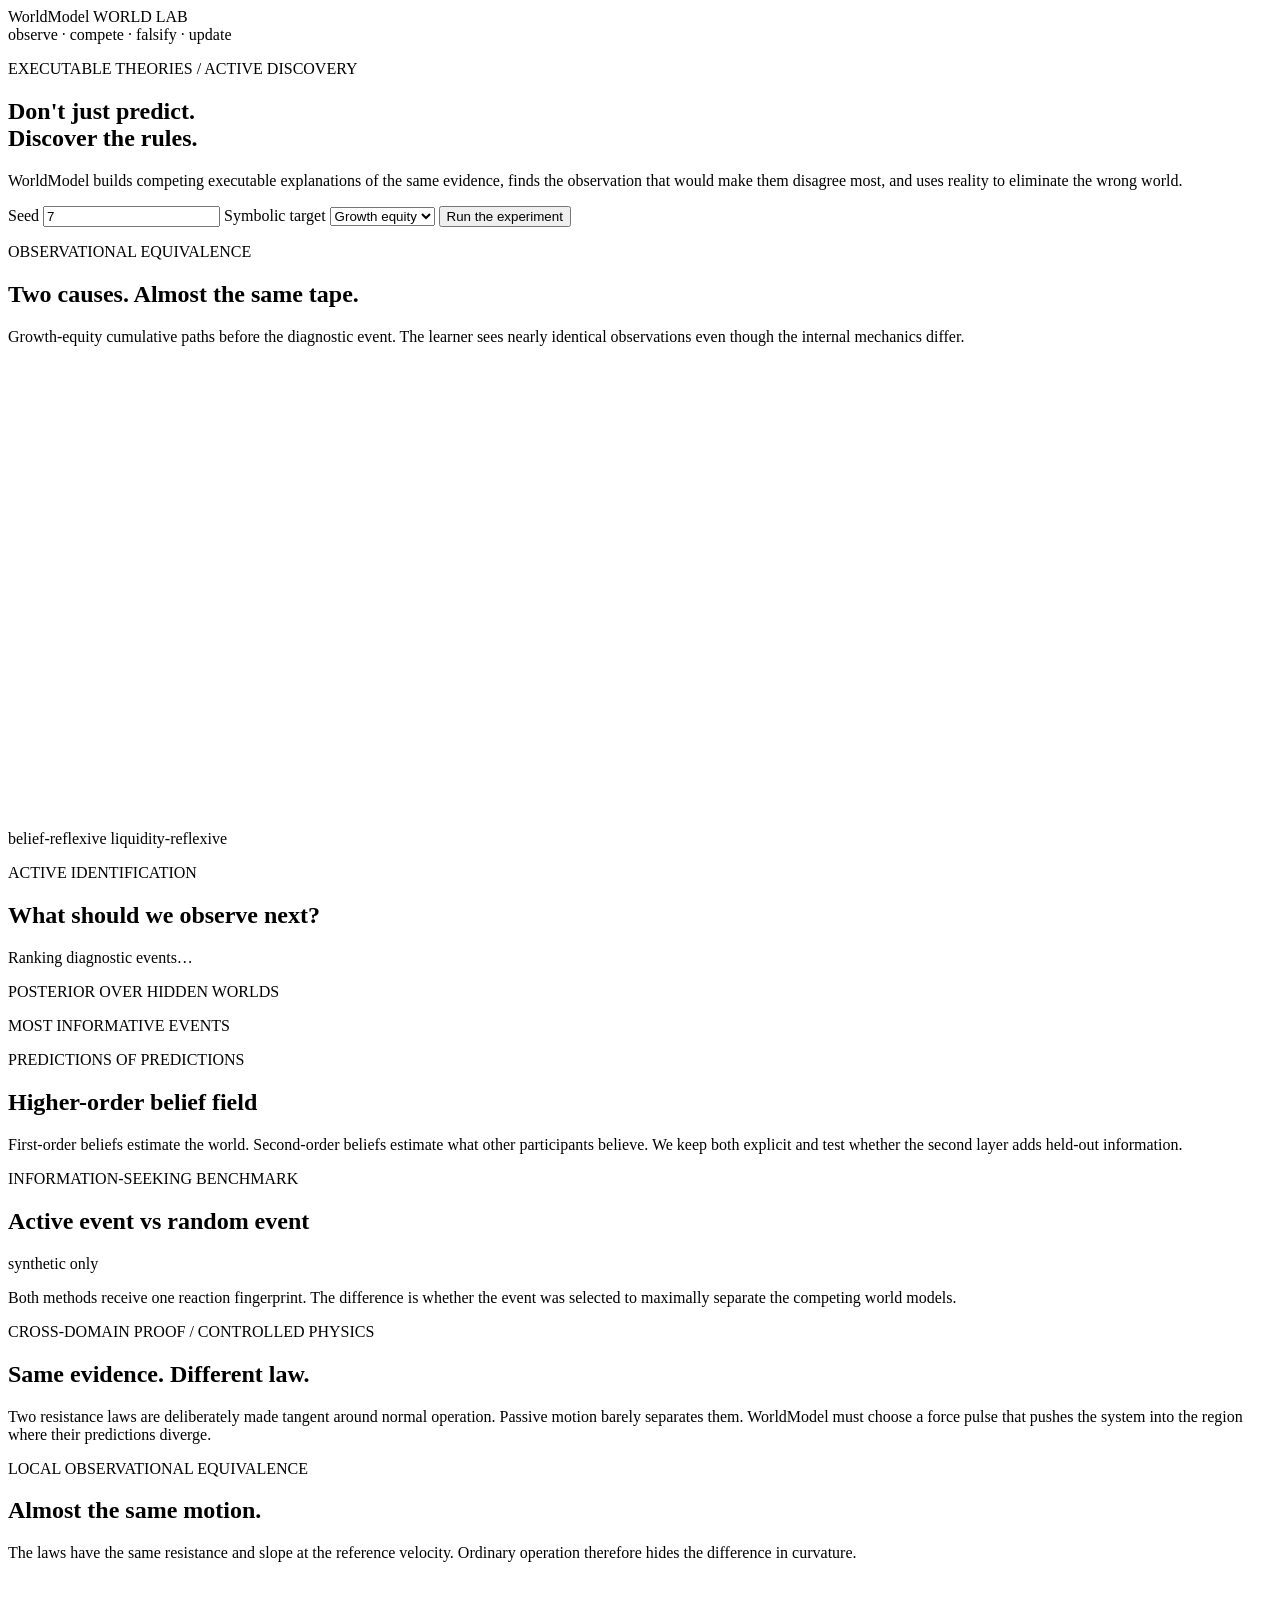
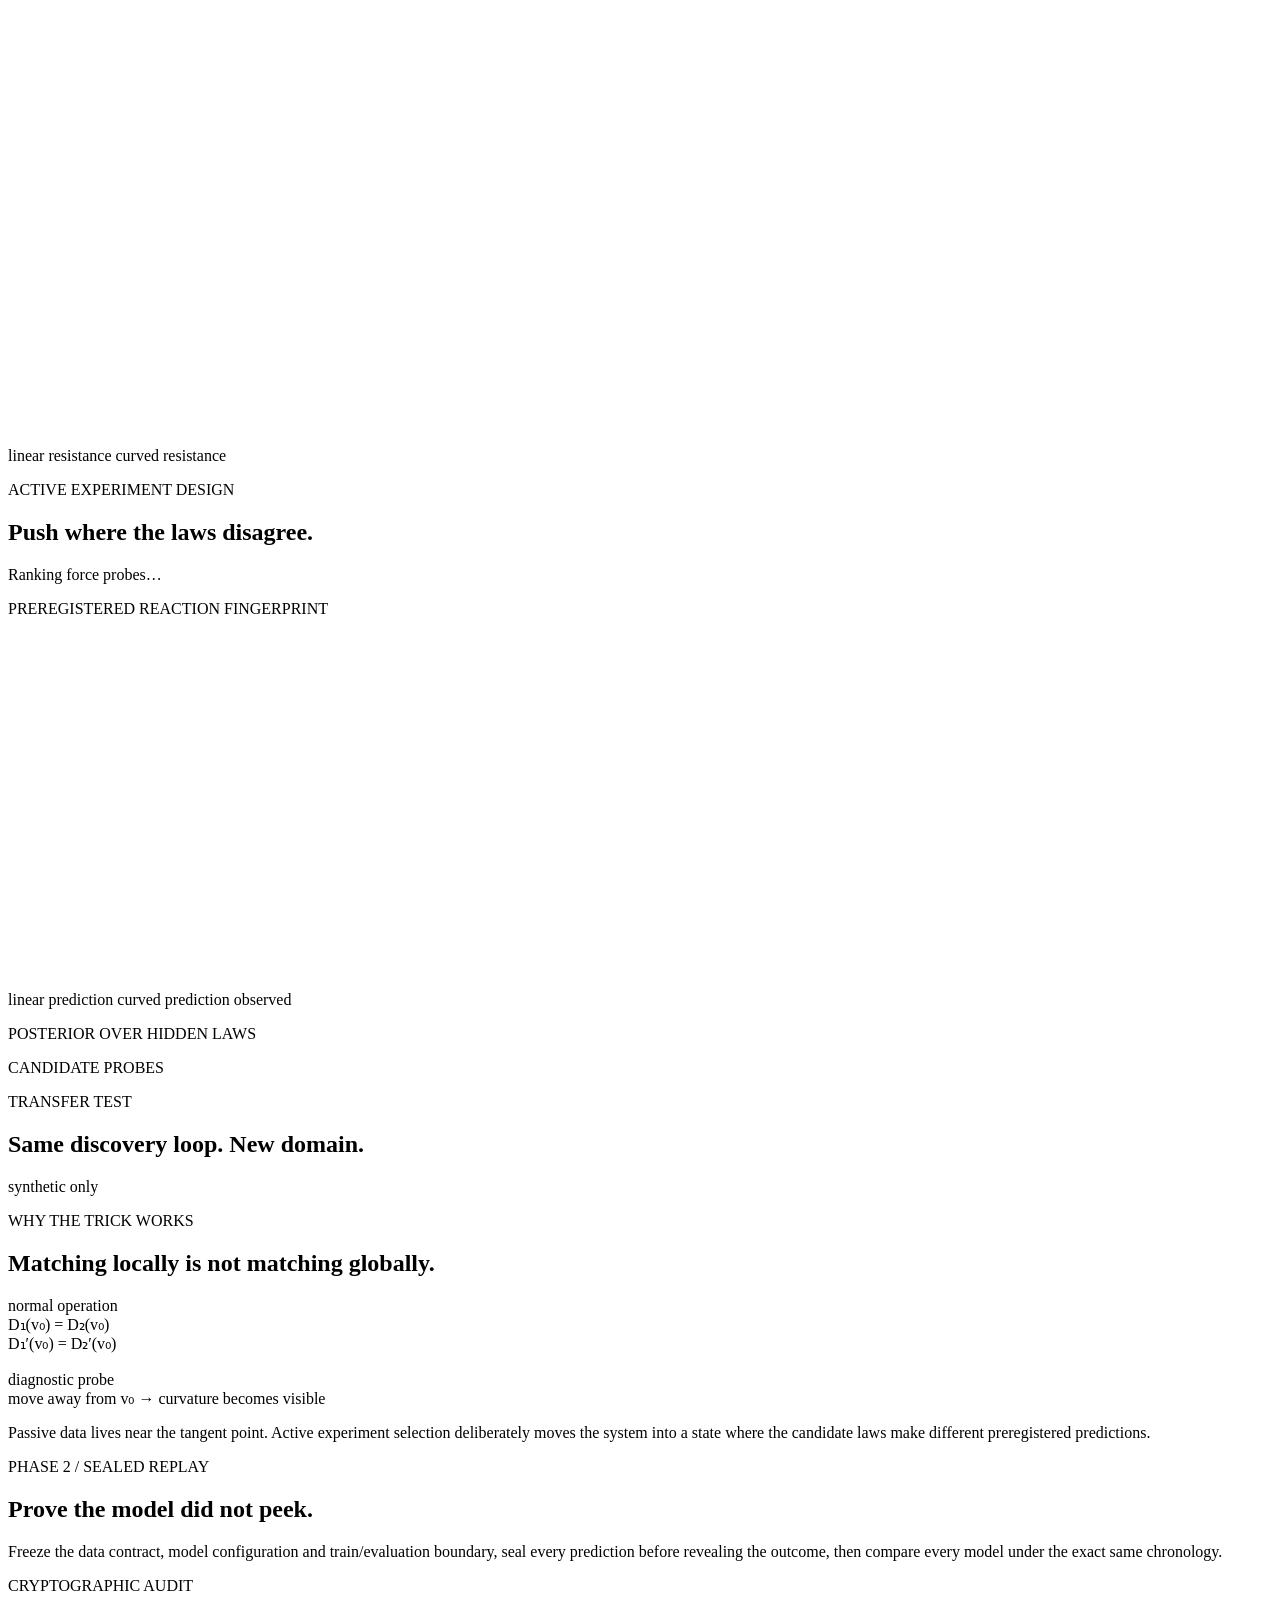
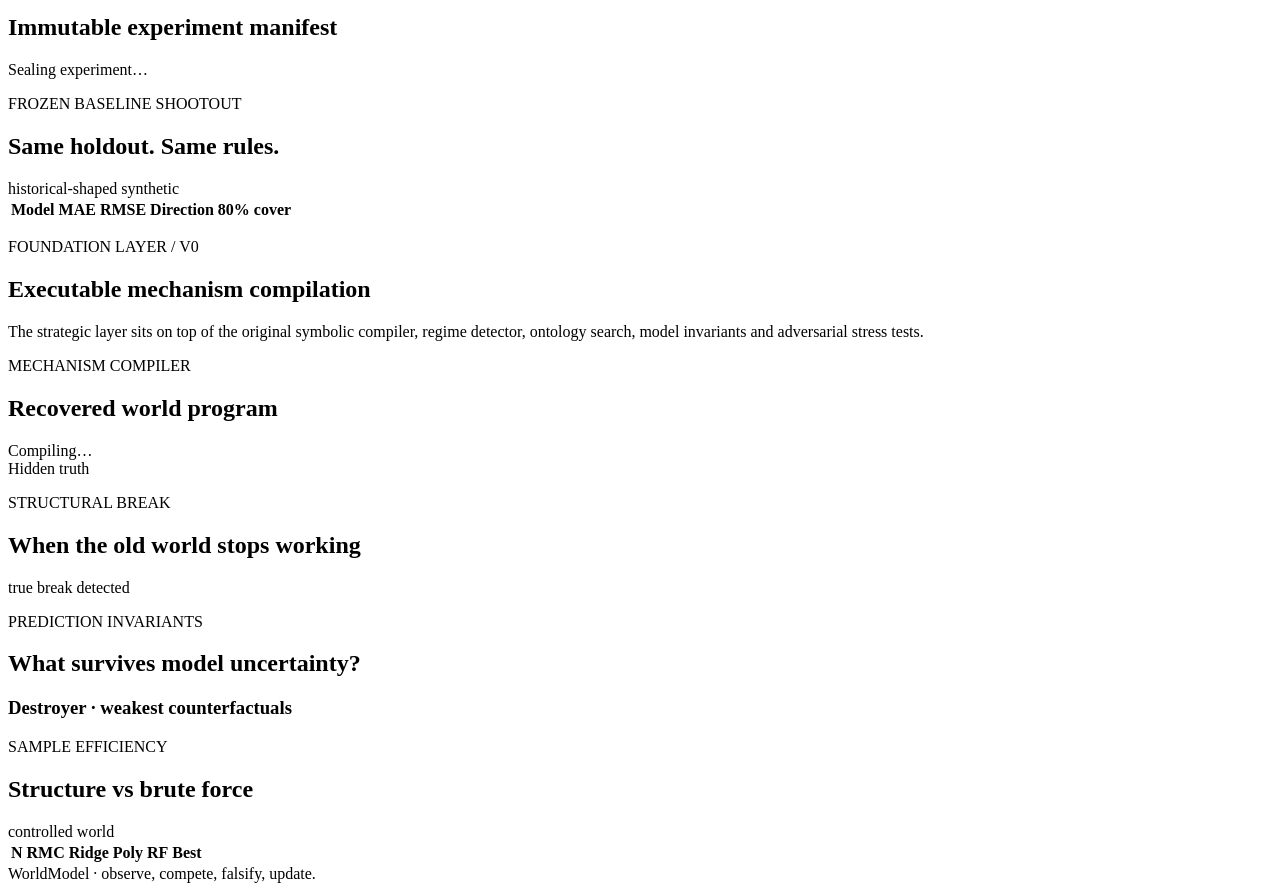
==== src/worldmodel/static/index.html @ 66a99b0a "add cross-domain physics lab to dashboard" ====
<!doctype html>
<html lang="en">
<head>
  <meta charset="utf-8" />
  <meta name="viewport" content="width=device-width, initial-scale=1" />
  <title>WorldModel — Discover the rules</title>
  <link rel="stylesheet" href="/static/style.css" />
</head>
<body>
  <div class="noise"></div>

  <header class="topbar">
    <div class="brand">
      <span class="orb"></span>
      <span>WorldModel</span>
      <span class="tag">WORLD LAB</span>
    </div>
    <div class="status"><span class="pulse"></span> observe · compete · falsify · update</div>
  </header>

  <main>
    <section class="hero">
      <div>
        <p class="eyebrow">EXECUTABLE THEORIES / ACTIVE DISCOVERY</p>
        <h1>Don't just predict.<br><span>Discover the rules.</span></h1>
        <p class="lede">
          WorldModel builds competing executable explanations of the same evidence,
          finds the observation that would make them disagree most, and uses reality
          to eliminate the wrong world.
        </p>
      </div>

      <div class="controls glass">
        <label>
          Seed
          <input id="seed" type="number" value="7" min="0" />
        </label>
        <label>
          Symbolic target
          <select id="target">
            <option value="growth_equity">Growth equity</option>
            <option value="value_equity">Value equity</option>
            <option value="two_year_yield">2Y yield</option>
            <option value="usd">USD</option>
            <option value="gold">Gold</option>
            <option value="volatility">Volatility</option>
          </select>
        </label>
        <button id="run">Run the experiment</button>
      </div>
    </section>

    <section class="metrics" id="strategic-metrics"></section>

    <section class="grid two">
      <article class="panel">
        <div class="panel-head">
          <div>
            <p class="eyebrow">OBSERVATIONAL EQUIVALENCE</p>
            <h2>Two causes. Almost the same tape.</h2>
          </div>
          <span id="twin-pill" class="pill"></span>
        </div>
        <p class="muted">
          Growth-equity cumulative paths before the diagnostic event. The learner sees
          nearly identical observations even though the internal mechanics differ.
        </p>
        <div class="chart-shell">
          <svg id="twin-chart" viewBox="0 0 680 250" preserveAspectRatio="none"></svg>
        </div>
        <div class="chart-legend">
          <span><i class="line-key belief"></i> belief-reflexive</span>
          <span><i class="line-key liquidity"></i> liquidity-reflexive</span>
        </div>
        <div id="hidden-mechanics" class="mechanics"></div>
      </article>

      <article class="panel">
        <div class="panel-head">
          <div>
            <p class="eyebrow">ACTIVE IDENTIFICATION</p>
            <h2>What should we observe next?</h2>
          </div>
          <span id="probe-pill" class="pill"></span>
        </div>
        <div id="probe-copy" class="program">Ranking diagnostic events…</div>

        <p class="eyebrow section-gap">POSTERIOR OVER HIDDEN WORLDS</p>
        <div id="posterior" class="posterior"></div>

        <p class="eyebrow section-gap">MOST INFORMATIVE EVENTS</p>
        <div id="probes" class="probe-list"></div>
      </article>
    </section>

    <section class="grid two">
      <article class="panel">
        <div class="panel-head">
          <div>
            <p class="eyebrow">PREDICTIONS OF PREDICTIONS</p>
            <h2>Higher-order belief field</h2>
          </div>
          <span id="belief-gap-pill" class="pill"></span>
        </div>
        <p class="muted">
          First-order beliefs estimate the world. Second-order beliefs estimate what
          other participants believe. We keep both explicit and test whether the second
          layer adds held-out information.
        </p>
        <div id="belief-factors" class="factor-list"></div>
        <div id="belief-ablation" class="ablation"></div>
      </article>

      <article class="panel">
        <div class="panel-head">
          <div>
            <p class="eyebrow">INFORMATION-SEEKING BENCHMARK</p>
            <h2>Active event vs random event</h2>
          </div>
          <span class="pill neutral">synthetic only</span>
        </div>
        <div id="identification-benchmark" class="benchmark-cards"></div>
        <p class="muted section-gap">
          Both methods receive one reaction fingerprint. The difference is whether the
          event was selected to maximally separate the competing world models.
        </p>
      </article>
    </section>


    <section class="foundation-head">
      <p class="eyebrow">CROSS-DOMAIN PROOF / CONTROLLED PHYSICS</p>
      <h2>Same evidence. Different law.</h2>
      <p class="muted">
        Two resistance laws are deliberately made tangent around normal operation.
        Passive motion barely separates them. WorldModel must choose a force pulse
        that pushes the system into the region where their predictions diverge.
      </p>
    </section>

    <section class="metrics" id="physics-metrics"></section>

    <section class="grid two">
      <article class="panel">
        <div class="panel-head">
          <div>
            <p class="eyebrow">LOCAL OBSERVATIONAL EQUIVALENCE</p>
            <h2>Almost the same motion.</h2>
          </div>
          <span id="physics-equivalence-pill" class="pill"></span>
        </div>
        <p class="muted">
          The laws have the same resistance and slope at the reference velocity.
          Ordinary operation therefore hides the difference in curvature.
        </p>
        <div class="chart-shell">
          <svg id="physics-chart" viewBox="0 0 680 250" preserveAspectRatio="none"></svg>
        </div>
        <div class="chart-legend">
          <span><i class="line-key linear"></i> linear resistance</span>
          <span><i class="line-key curved"></i> curved resistance</span>
        </div>
        <div id="physics-mechanisms" class="mechanics"></div>
      </article>

      <article class="panel">
        <div class="panel-head">
          <div>
            <p class="eyebrow">ACTIVE EXPERIMENT DESIGN</p>
            <h2>Push where the laws disagree.</h2>
          </div>
          <span id="physics-probe-pill" class="pill"></span>
        </div>
        <div id="physics-probe-copy" class="program">Ranking force probes…</div>

        <p class="eyebrow section-gap">PREREGISTERED REACTION FINGERPRINT</p>
        <div class="chart-shell compact-chart">
          <svg id="physics-fingerprint-chart" viewBox="0 0 680 190" preserveAspectRatio="none"></svg>
        </div>
        <div class="chart-legend">
          <span><i class="line-key linear"></i> linear prediction</span>
          <span><i class="line-key curved"></i> curved prediction</span>
          <span><i class="line-key observed"></i> observed</span>
        </div>

        <p class="eyebrow section-gap">POSTERIOR OVER HIDDEN LAWS</p>
        <div id="physics-posterior" class="posterior"></div>

        <p class="eyebrow section-gap">CANDIDATE PROBES</p>
        <div id="physics-probes" class="probe-list"></div>
      </article>
    </section>

    <section class="grid two">
      <article class="panel">
        <div class="panel-head">
          <div>
            <p class="eyebrow">TRANSFER TEST</p>
            <h2>Same discovery loop. New domain.</h2>
          </div>
          <span class="pill neutral">synthetic only</span>
        </div>
        <div id="physics-benchmark" class="benchmark-cards"></div>
      </article>

      <article class="panel">
        <div class="panel-head">
          <div>
            <p class="eyebrow">WHY THE TRICK WORKS</p>
            <h2>Matching locally is not matching globally.</h2>
          </div>
        </div>
        <div class="program">
          <span class="code-dim">normal operation</span><br>
          D₁(v₀) = D₂(v₀)<br>
          D₁′(v₀) = D₂′(v₀)<br><br>
          <span class="code-dim">diagnostic probe</span><br>
          move away from v₀ → curvature becomes visible
        </div>
        <p class="muted">
          Passive data lives near the tangent point. Active experiment selection
          deliberately moves the system into a state where the candidate laws make
          different preregistered predictions.
        </p>
      </article>
    </section>

    <div id="physics-boundary" class="boundary"></div>


    <section class="foundation-head">
      <p class="eyebrow">PHASE 2 / SEALED REPLAY</p>
      <h2>Prove the model did not peek.</h2>
      <p class="muted">
        Freeze the data contract, model configuration and train/evaluation boundary,
        seal every prediction before revealing the outcome, then compare every model
        under the exact same chronology.
      </p>
    </section>

    <section class="metrics" id="sealed-metrics"></section>

    <section class="grid two">
      <article class="panel">
        <div class="panel-head">
          <div>
            <p class="eyebrow">CRYPTOGRAPHIC AUDIT</p>
            <h2>Immutable experiment manifest</h2>
          </div>
          <span id="seal-pill" class="pill"></span>
        </div>
        <div id="manifest-hash" class="program">Sealing experiment…</div>
        <div id="seal-audit" class="ontology"></div>
      </article>

      <article class="panel">
        <div class="panel-head">
          <div>
            <p class="eyebrow">FROZEN BASELINE SHOOTOUT</p>
            <h2>Same holdout. Same rules.</h2>
          </div>
          <span class="pill neutral">historical-shaped synthetic</span>
        </div>
        <div class="table-wrap">
          <table>
            <thead>
              <tr>
                <th>Model</th>
                <th>MAE</th>
                <th>RMSE</th>
                <th>Direction</th>
                <th>80% cover</th>
              </tr>
            </thead>
            <tbody id="sealed-benchmark"></tbody>
          </table>
        </div>
        <p id="sealed-boundary" class="muted section-gap"></p>
      </article>
    </section>

    <section class="foundation-head">
      <p class="eyebrow">FOUNDATION LAYER / V0</p>
      <h2>Executable mechanism compilation</h2>
      <p class="muted">
        The strategic layer sits on top of the original symbolic compiler, regime
        detector, ontology search, model invariants and adversarial stress tests.
      </p>
    </section>

    <section class="metrics" id="v0-metrics"></section>

    <section class="grid two">
      <article class="panel">
        <div class="panel-head">
          <div>
            <p class="eyebrow">MECHANISM COMPILER</p>
            <h2>Recovered world program</h2>
          </div>
          <span id="recovery-pill" class="pill"></span>
        </div>
        <div class="program" id="program">Compiling…</div>
        <div class="truth-row"><span>Hidden truth</span><code id="truth"></code></div>
        <div class="model-list" id="models"></div>
      </article>

      <article class="panel">
        <div class="panel-head">
          <div>
            <p class="eyebrow">STRUCTURAL BREAK</p>
            <h2>When the old world stops working</h2>
          </div>
        </div>
        <div class="timeline-wrap">
          <div class="timeline">
            <div id="true-marker" class="marker true"></div>
            <div id="detected-marker" class="marker detected"></div>
          </div>
          <div class="legend">
            <span><i class="dot true-dot"></i> true break</span>
            <span><i class="dot detected-dot"></i> detected</span>
          </div>
        </div>
        <div class="break-copy" id="break-copy"></div>
        <div class="ontology" id="ontology"></div>
      </article>
    </section>

    <section class="grid two">
      <article class="panel">
        <div class="panel-head">
          <div>
            <p class="eyebrow">PREDICTION INVARIANTS</p>
            <h2>What survives model uncertainty?</h2>
          </div>
        </div>
        <div id="invariant"></div>
        <h3>Destroyer · weakest counterfactuals</h3>
        <div id="adversary" class="adversary"></div>
      </article>

      <article class="panel">
        <div class="panel-head">
          <div>
            <p class="eyebrow">SAMPLE EFFICIENCY</p>
            <h2>Structure vs brute force</h2>
          </div>
          <span class="pill neutral">controlled world</span>
        </div>
        <div class="table-wrap">
          <table>
            <thead>
              <tr>
                <th>N</th>
                <th>RMC</th>
                <th>Ridge</th>
                <th>Poly</th>
                <th>RF</th>
                <th>Best</th>
              </tr>
            </thead>
            <tbody id="benchmark"></tbody>
          </table>
        </div>
      </article>
    </section>

    <div id="boundary" class="boundary"></div>

    <footer>WorldModel · observe, compete, falsify, update.</footer>
  </main>

  <script src="/static/app.js"></script>
</body>
</html>
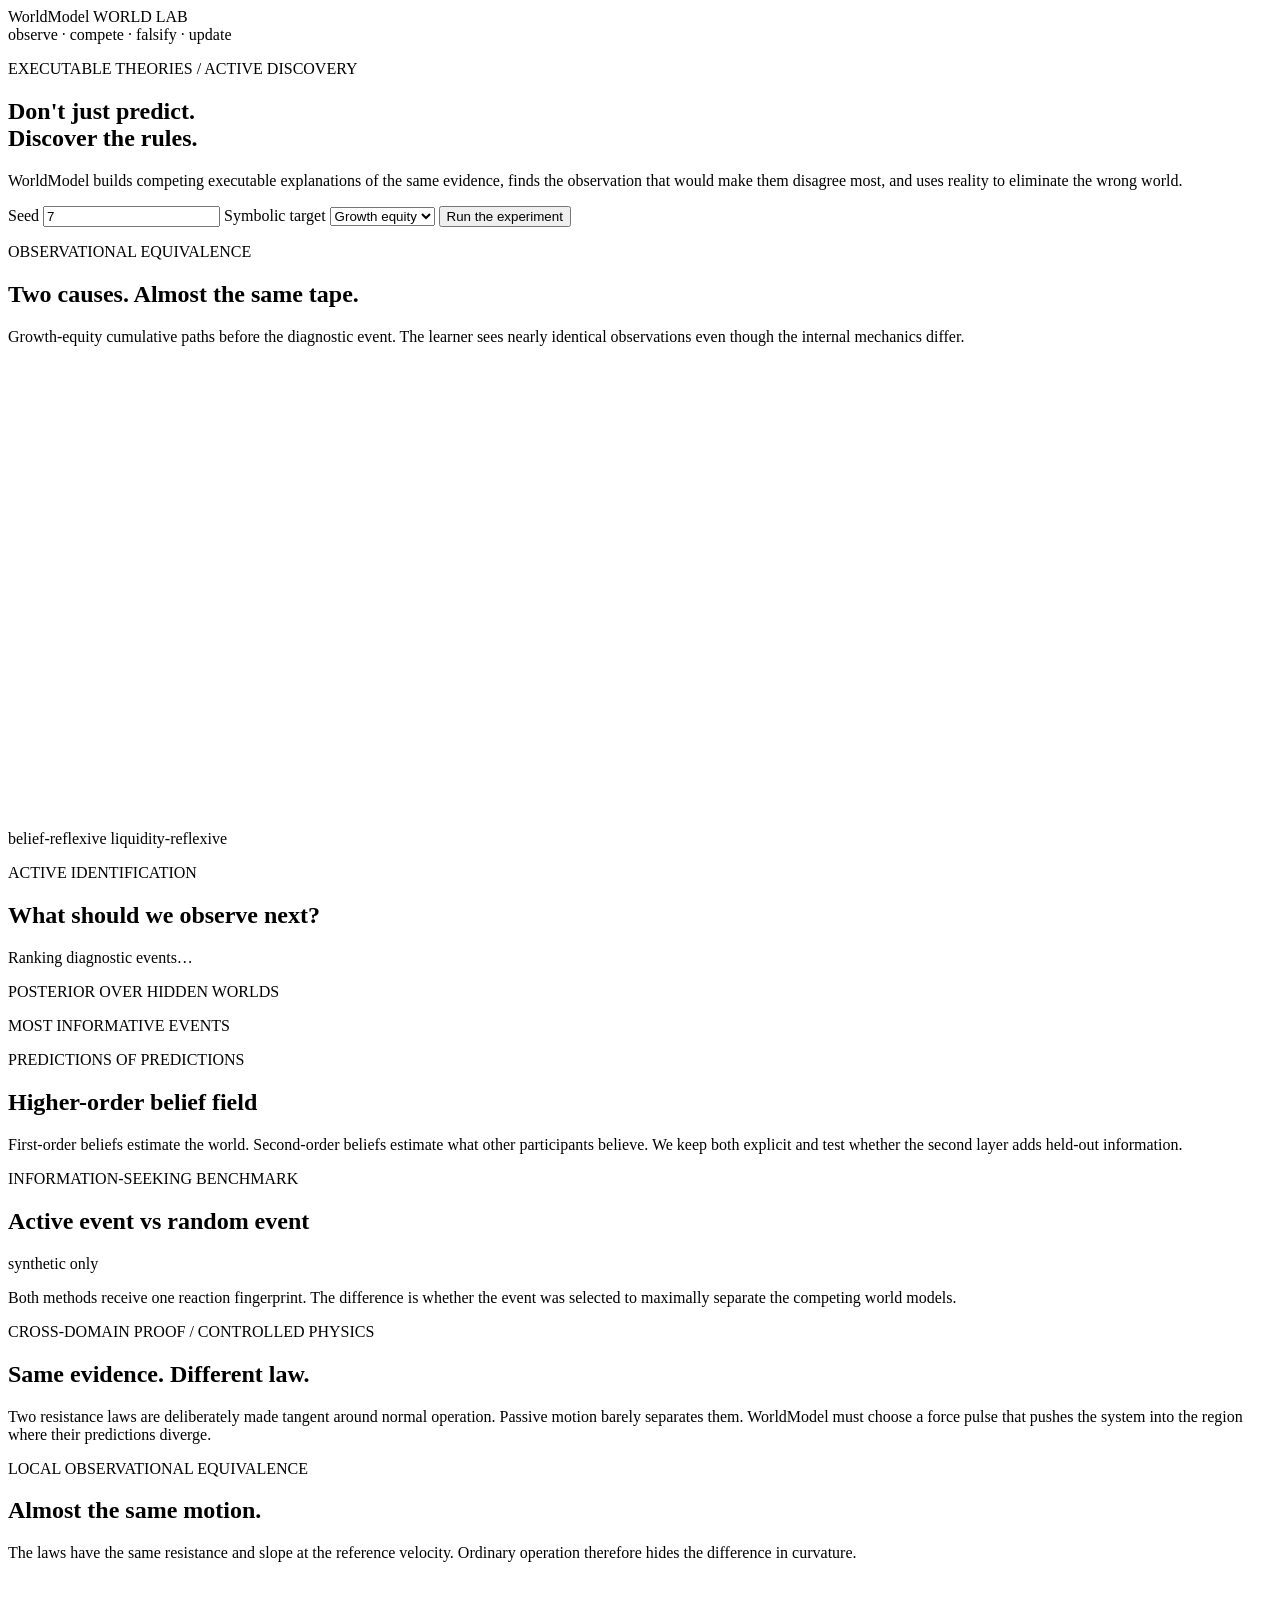
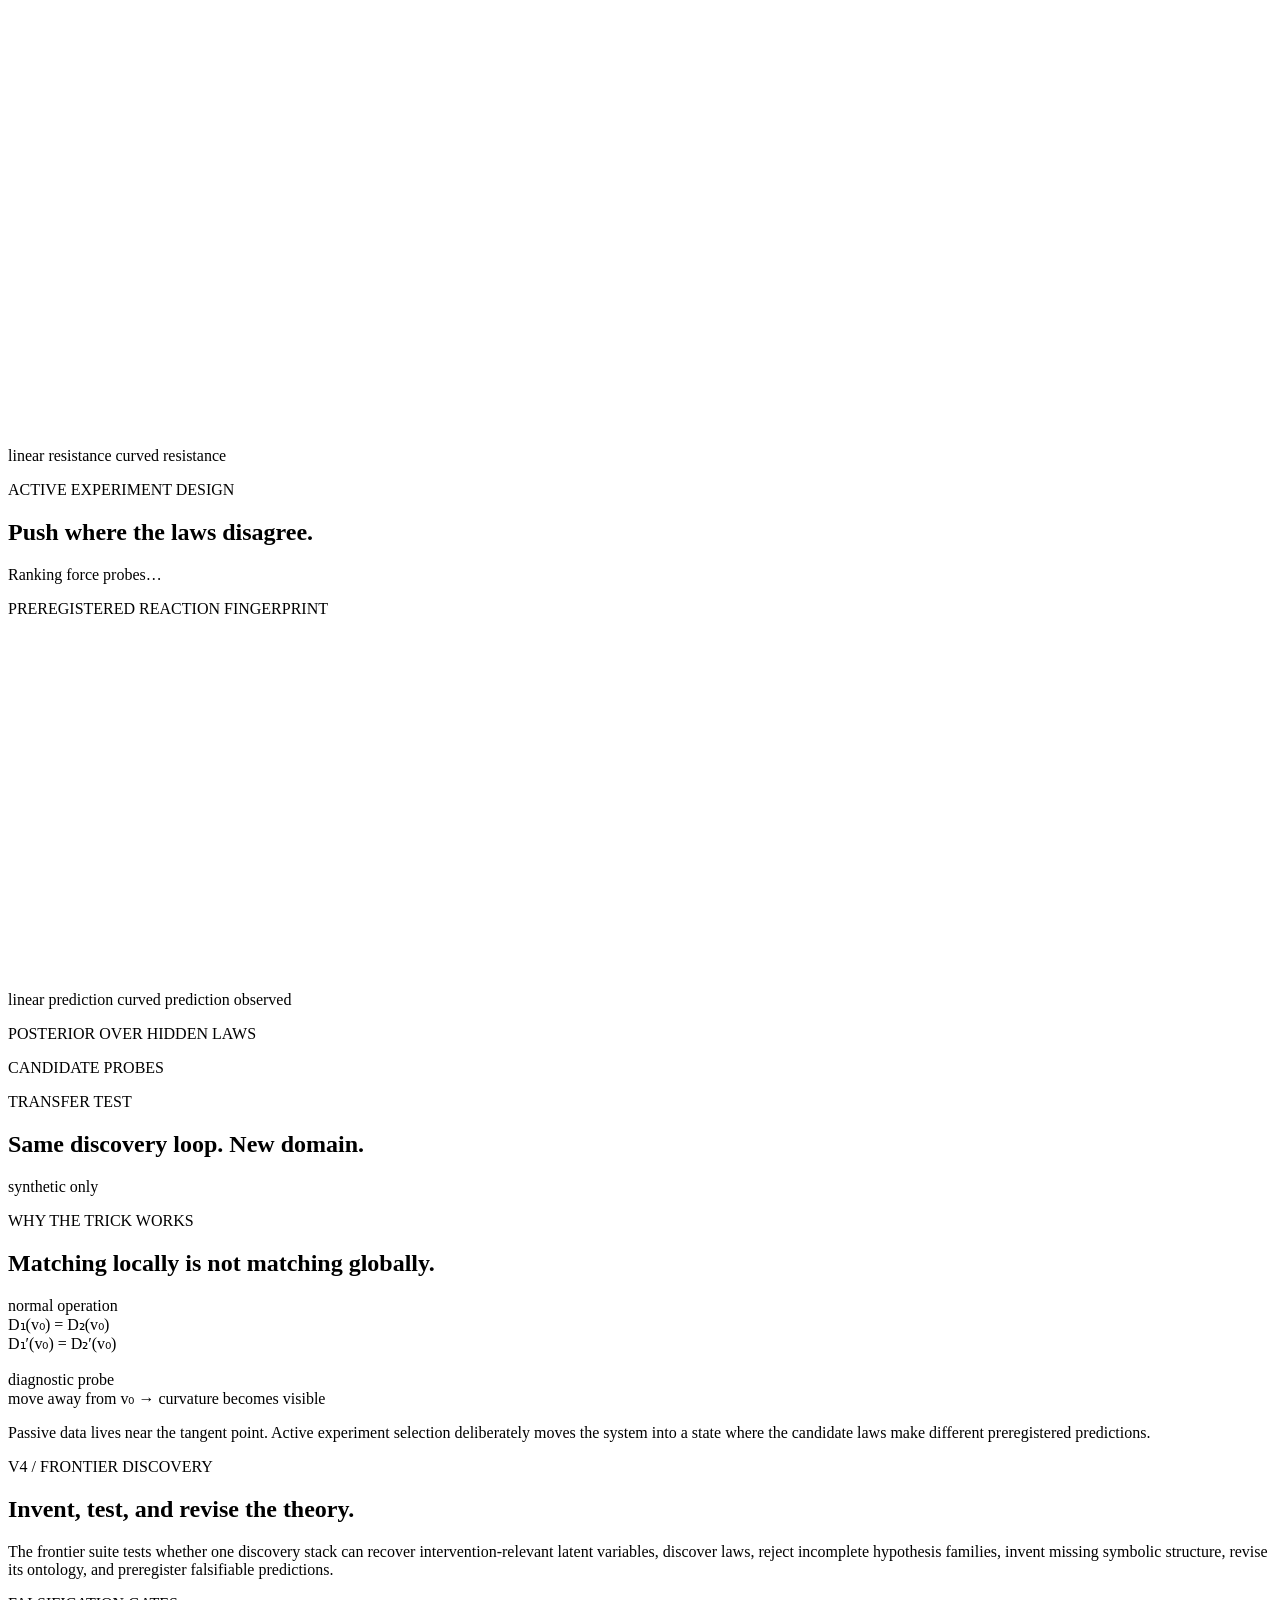
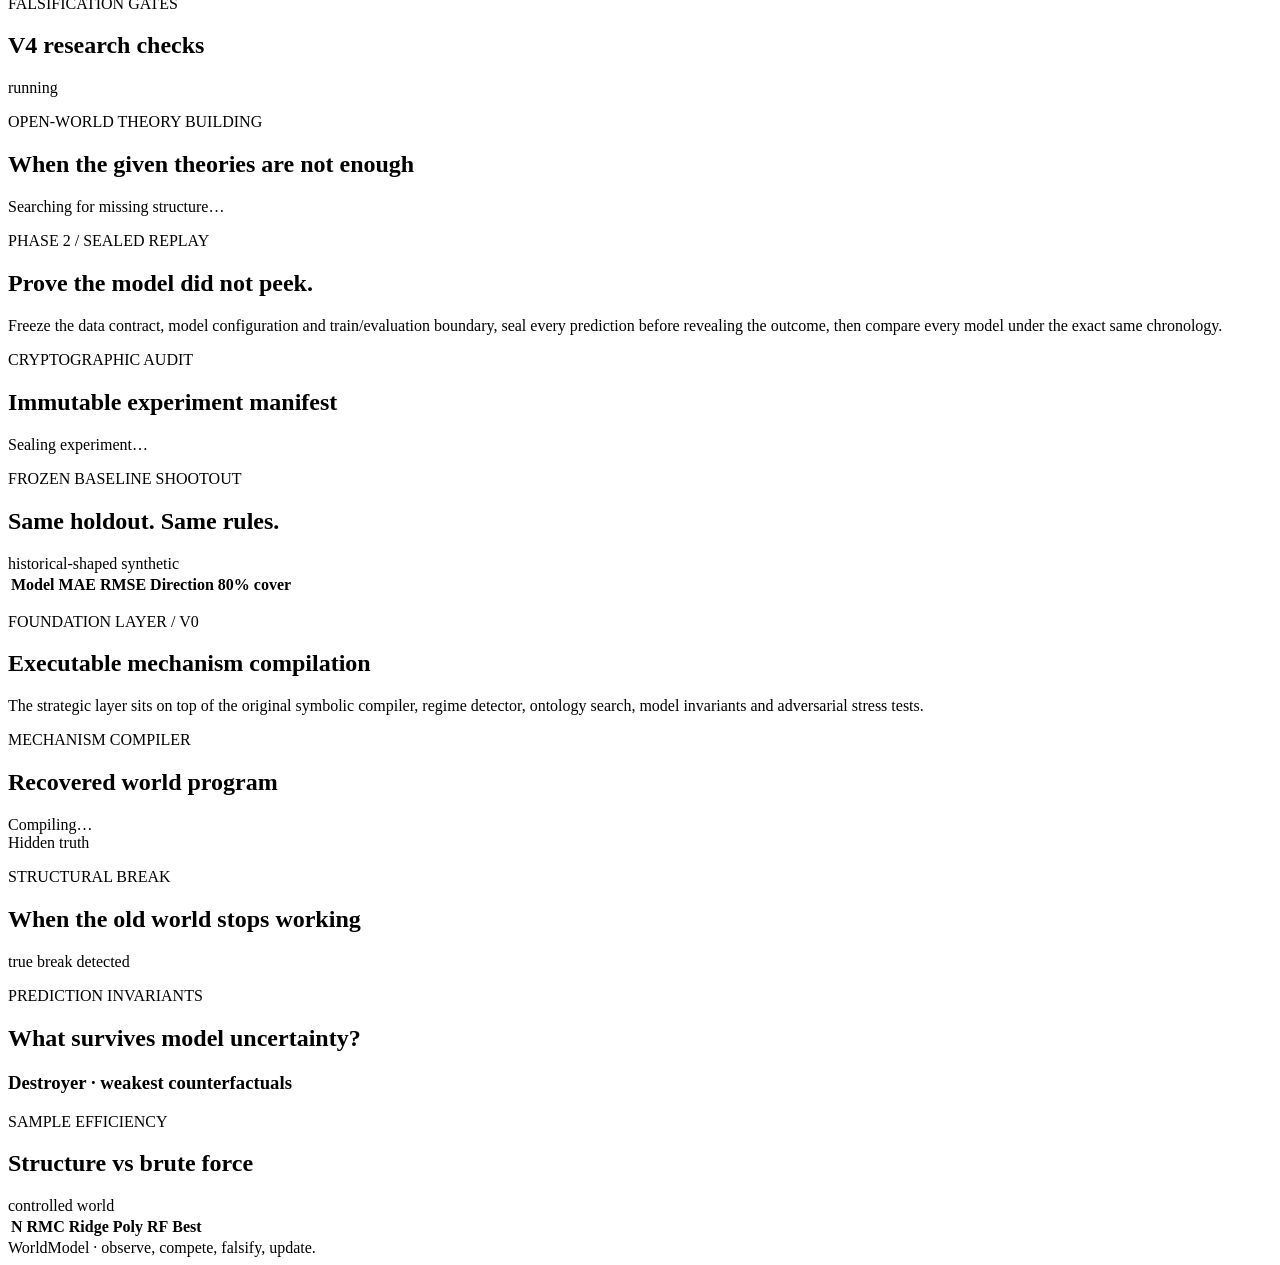
==== commit 76767e77: "Integrate V4 into CLI, API, dashboard, tests, and local verification" ====
--- a/src/worldmodel/static/index.html
+++ b/src/worldmodel/static/index.html
@@ -229,6 +229,45 @@
 
 
     <section class="foundation-head">
+      <p class="eyebrow">V4 / FRONTIER DISCOVERY</p>
+      <h2>Invent, test, and revise the theory.</h2>
+      <p class="muted">
+        The frontier suite tests whether one discovery stack can recover intervention-relevant
+        latent variables, discover laws, reject incomplete hypothesis families, invent missing
+        symbolic structure, revise its ontology, and preregister falsifiable predictions.
+      </p>
+    </section>
+
+    <section class="metrics" id="frontier-metrics"></section>
+
+    <section class="grid two">
+      <article class="panel">
+        <div class="panel-head">
+          <div>
+            <p class="eyebrow">FALSIFICATION GATES</p>
+            <h2>V4 research checks</h2>
+          </div>
+          <span id="frontier-status" class="pill neutral">running</span>
+        </div>
+        <div id="frontier-checks" class="ontology"></div>
+      </article>
+
+      <article class="panel">
+        <div class="panel-head">
+          <div>
+            <p class="eyebrow">OPEN-WORLD THEORY BUILDING</p>
+            <h2>When the given theories are not enough</h2>
+          </div>
+          <span id="frontier-theory-pill" class="pill"></span>
+        </div>
+        <div id="frontier-theory" class="program">Searching for missing structure…</div>
+        <div id="frontier-domains" class="mechanics"></div>
+      </article>
+    </section>
+
+    <div id="frontier-boundary" class="boundary"></div>
+
+    <section class="foundation-head">
       <p class="eyebrow">PHASE 2 / SEALED REPLAY</p>
       <h2>Prove the model did not peek.</h2>
       <p class="muted">
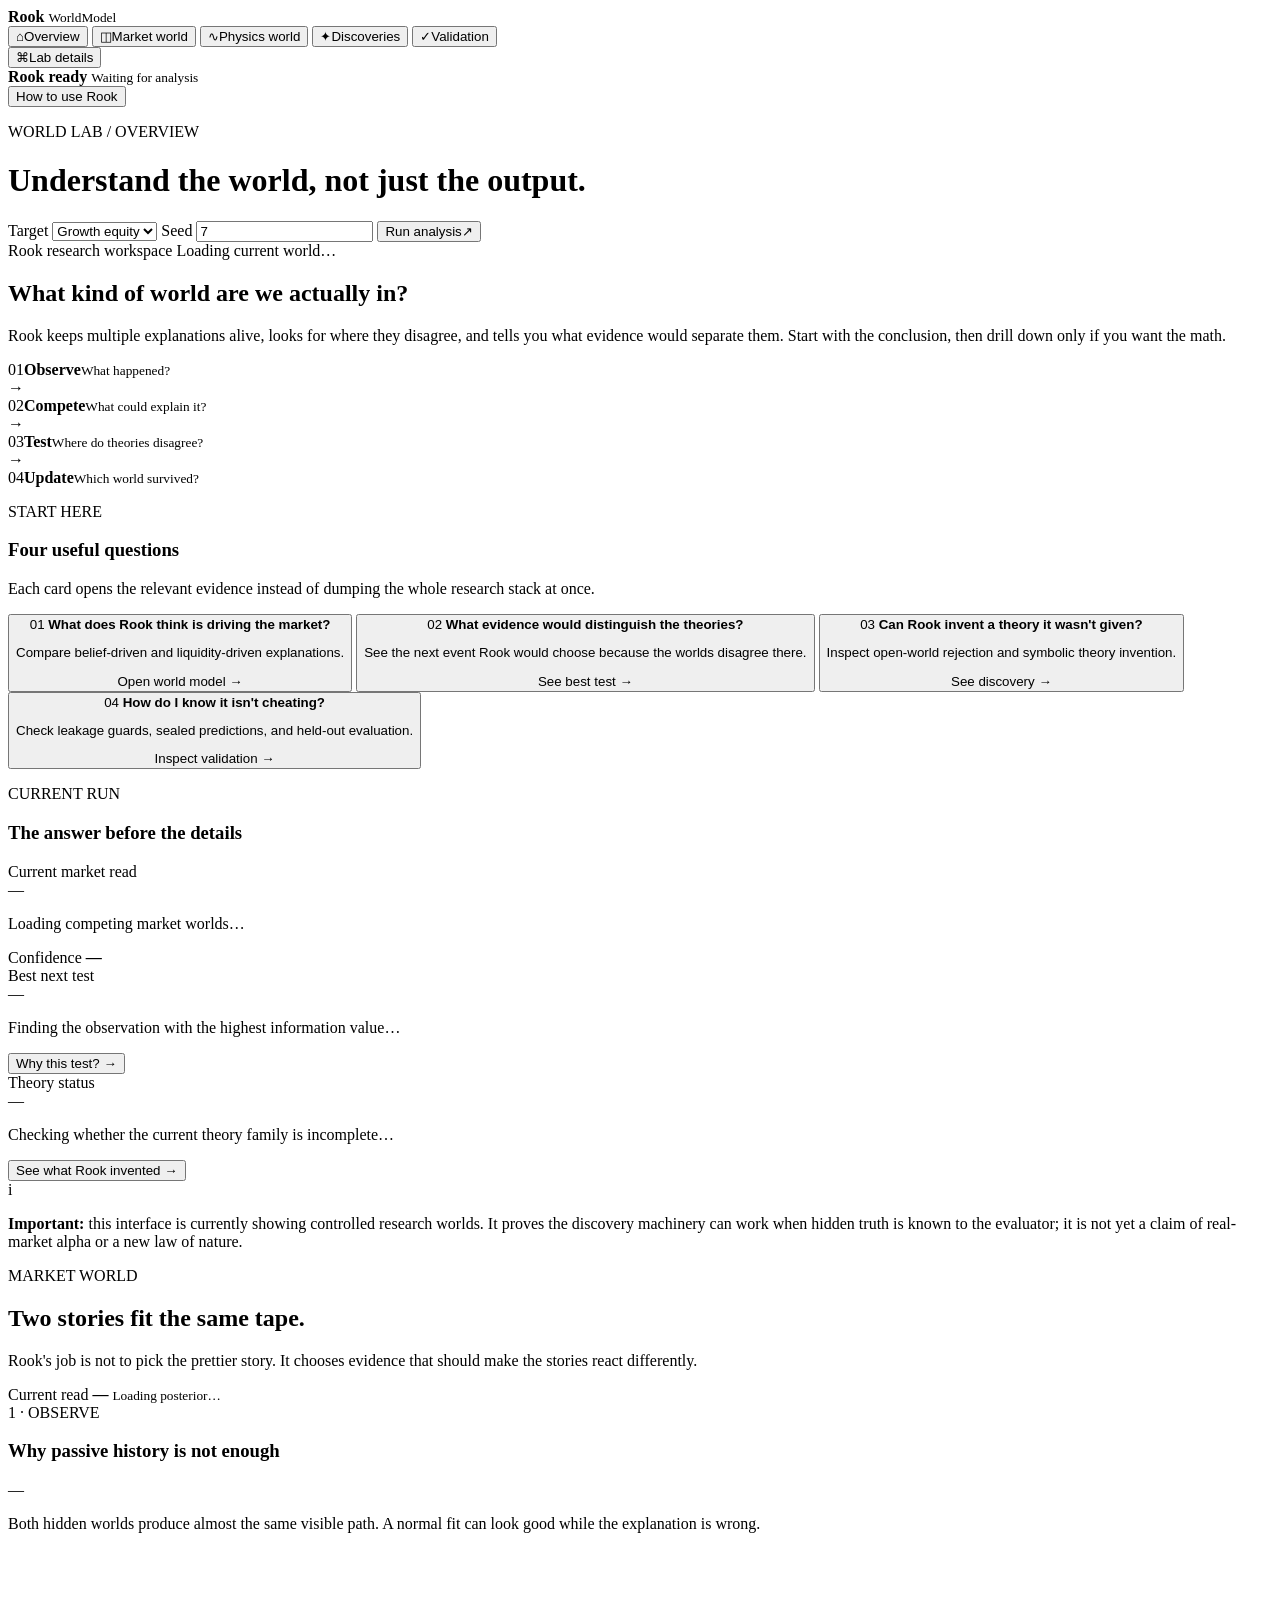
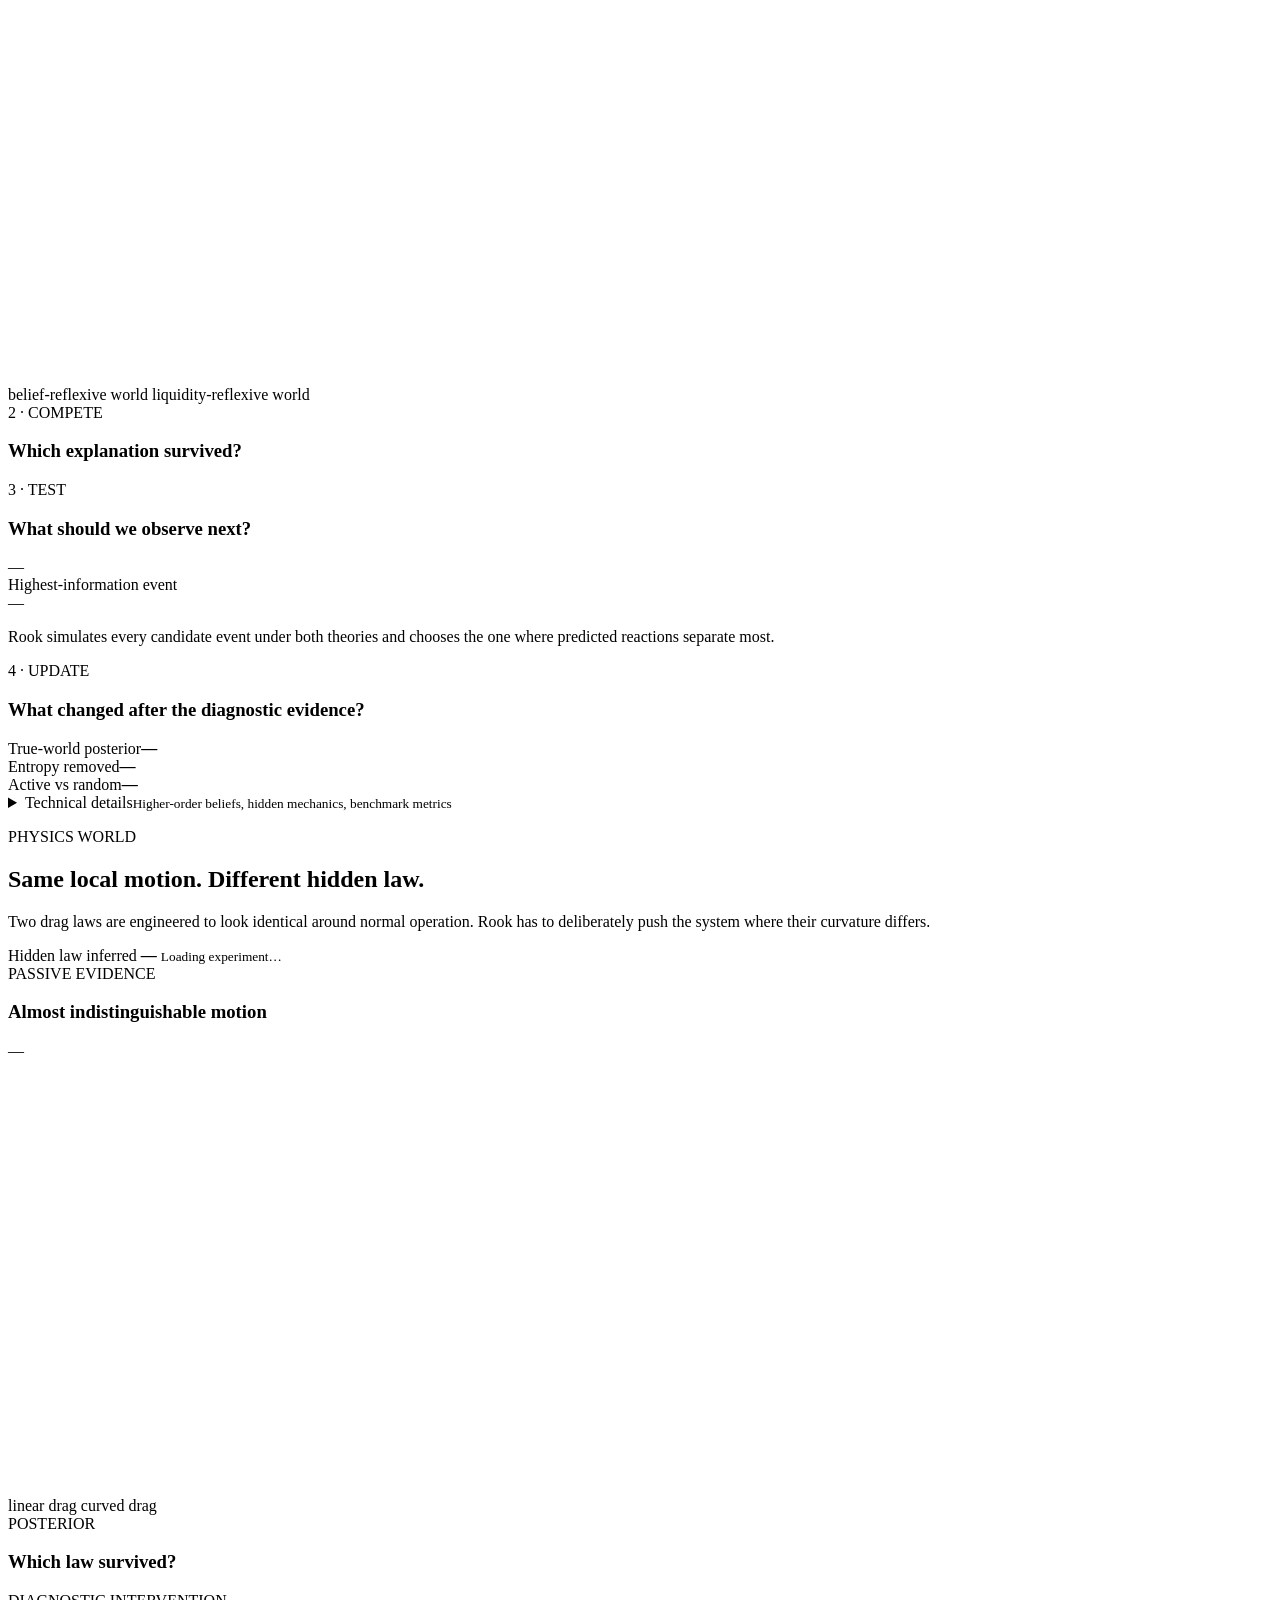
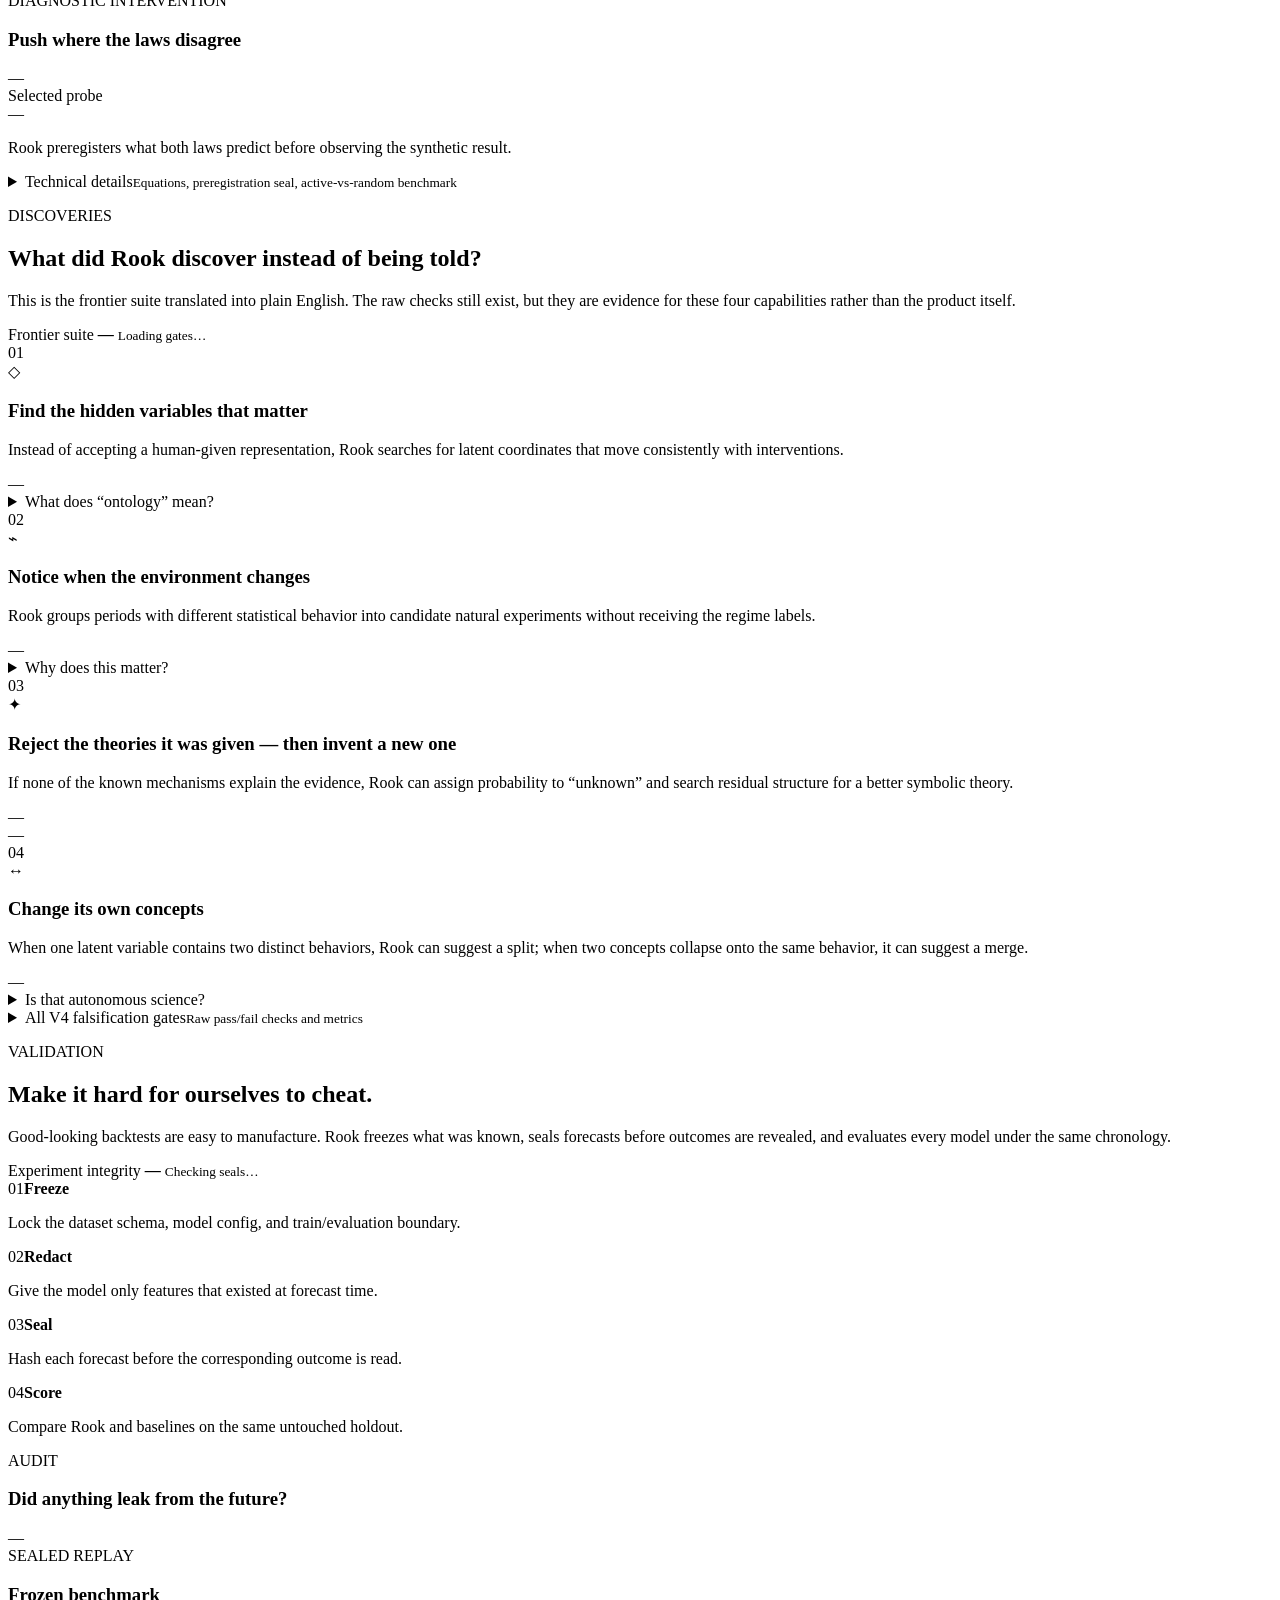
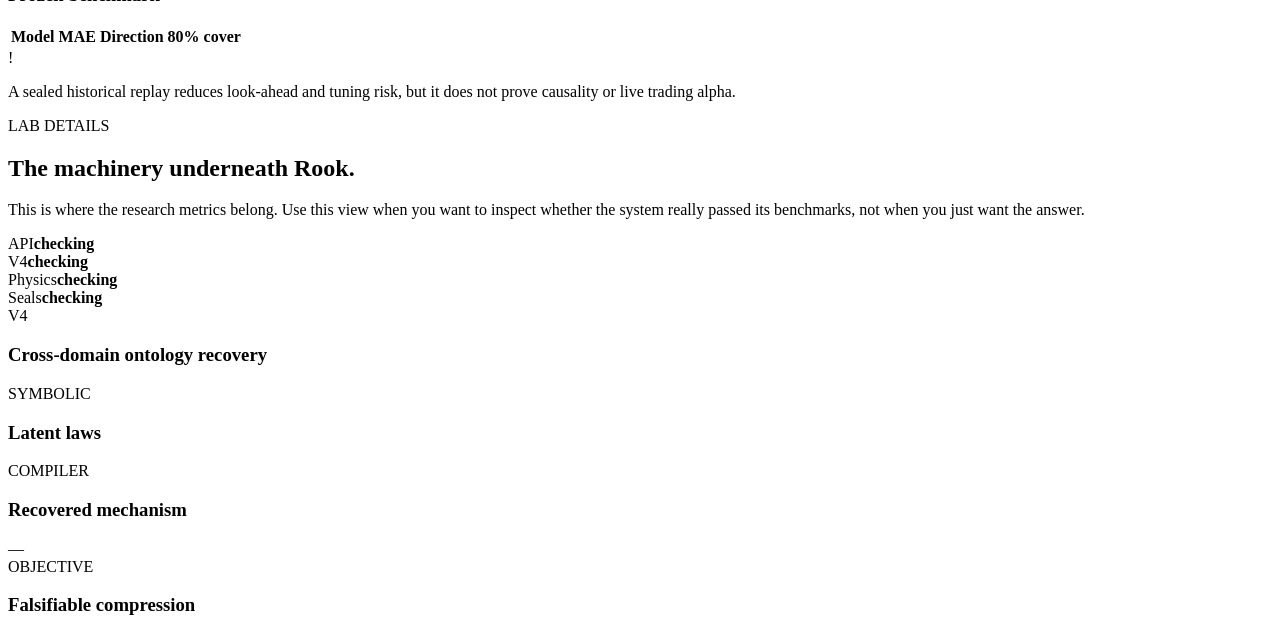
==== commit e9284588: "Rebuild Rook around a guided world-model workflow" ====
--- a/src/worldmodel/static/index.html
+++ b/src/worldmodel/static/index.html
@@ -3,412 +3,507 @@
 <head>
   <meta charset="utf-8" />
   <meta name="viewport" content="width=device-width, initial-scale=1" />
-  <title>WorldModel — Discover the rules</title>
+  <meta name="theme-color" content="#090a0d" />
+  <title>Rook — WorldModel</title>
+  <link rel="icon" href="data:image/svg+xml,%3Csvg xmlns='http://www.w3.org/2000/svg' viewBox='0 0 64 64'%3E%3Crect width='64' height='64' rx='15' fill='%23090a0d'/%3E%3Cpath d='M18 17h7v7h7v-7h7v7h7v9l-5 5v10H23V38l-5-5V17Z' fill='white'/%3E%3C/svg%3E" />
   <link rel="stylesheet" href="/static/style.css" />
 </head>
 <body>
-  <div class="noise"></div>
-
-  <header class="topbar">
-    <div class="brand">
-      <span class="orb"></span>
-      <span>WorldModel</span>
-      <span class="tag">WORLD LAB</span>
+  <div class="app-shell">
+    <aside class="sidebar">
+      <div class="brand-row">
+        <div class="rook-mark" aria-hidden="true">
+          <span></span><span></span><span></span>
+        </div>
+        <div>
+          <strong>Rook</strong>
+          <small>WorldModel</small>
+        </div>
+      </div>
+
+      <nav class="nav" aria-label="Workspace">
+        <button class="nav-item active" data-view="home">
+          <span class="nav-icon">⌂</span><span>Overview</span>
+        </button>
+        <button class="nav-item" data-view="market">
+          <span class="nav-icon">◫</span><span>Market world</span>
+        </button>
+        <button class="nav-item" data-view="physics">
+          <span class="nav-icon">∿</span><span>Physics world</span>
+        </button>
+        <button class="nav-item" data-view="discoveries">
+          <span class="nav-icon">✦</span><span>Discoveries</span>
+        </button>
+        <button class="nav-item" data-view="validation">
+          <span class="nav-icon">✓</span><span>Validation</span>
+        </button>
+        <div class="nav-divider"></div>
+        <button class="nav-item" data-view="advanced">
+          <span class="nav-icon">⌘</span><span>Lab details</span>
+        </button>
+      </nav>
+
+      <div class="sidebar-bottom">
+        <div class="engine-status">
+          <span class="status-dot"></span>
+          <div>
+            <strong id="engine-label">Rook ready</strong>
+            <small id="engine-sub">Waiting for analysis</small>
+          </div>
+        </div>
+        <button class="text-button" id="open-guide">How to use Rook</button>
+      </div>
+    </aside>
+
+    <div class="workspace">
+      <header class="workspace-topbar">
+        <div>
+          <p class="breadcrumb">WORLD LAB / <span id="view-label">OVERVIEW</span></p>
+          <h1 id="page-title">Understand the world, not just the output.</h1>
+        </div>
+        <div class="run-controls">
+          <label class="compact-field">
+            <span>Target</span>
+            <select id="target">
+              <option value="growth_equity">Growth equity</option>
+              <option value="value_equity">Value equity</option>
+              <option value="two_year_yield">2Y yield</option>
+              <option value="usd">USD</option>
+              <option value="gold">Gold</option>
+              <option value="volatility">Volatility</option>
+            </select>
+          </label>
+          <label class="compact-field seed-field">
+            <span>Seed</span>
+            <input id="seed" type="number" value="7" min="0" />
+          </label>
+          <button class="primary-button" id="run">
+            <span>Run analysis</span><span class="button-arrow">↗</span>
+          </button>
+        </div>
+      </header>
+
+      <main class="content">
+        <section class="view active" id="view-home">
+          <div class="hero-card">
+            <div class="hero-copy">
+              <div class="badge-row">
+                <span class="badge soft">Rook research workspace</span>
+                <span class="badge status-badge" id="hero-status">Loading current world…</span>
+              </div>
+              <h2>What kind of world are we actually in?</h2>
+              <p>
+                Rook keeps multiple explanations alive, looks for where they disagree,
+                and tells you what evidence would separate them. Start with the conclusion,
+                then drill down only if you want the math.
+              </p>
+            </div>
+            <div class="loop-visual" aria-label="Rook discovery loop">
+              <div class="loop-step active"><span>01</span><b>Observe</b><small>What happened?</small></div>
+              <div class="loop-arrow">→</div>
+              <div class="loop-step"><span>02</span><b>Compete</b><small>What could explain it?</small></div>
+              <div class="loop-arrow">→</div>
+              <div class="loop-step"><span>03</span><b>Test</b><small>Where do theories disagree?</small></div>
+              <div class="loop-arrow">→</div>
+              <div class="loop-step"><span>04</span><b>Update</b><small>Which world survived?</small></div>
+            </div>
+          </div>
+
+          <div class="section-heading">
+            <div>
+              <p class="eyebrow">START HERE</p>
+              <h3>Four useful questions</h3>
+            </div>
+            <p>Each card opens the relevant evidence instead of dumping the whole research stack at once.</p>
+          </div>
+
+          <div class="question-grid">
+            <button class="question-card" data-go="market">
+              <span class="question-index">01</span>
+              <strong>What does Rook think is driving the market?</strong>
+              <p>Compare belief-driven and liquidity-driven explanations.</p>
+              <span class="question-link">Open world model →</span>
+            </button>
+            <button class="question-card" data-go="market" data-focus="experiment">
+              <span class="question-index">02</span>
+              <strong>What evidence would distinguish the theories?</strong>
+              <p>See the next event Rook would choose because the worlds disagree there.</p>
+              <span class="question-link">See best test →</span>
+            </button>
+            <button class="question-card" data-go="discoveries">
+              <span class="question-index">03</span>
+              <strong>Can Rook invent a theory it wasn't given?</strong>
+              <p>Inspect open-world rejection and symbolic theory invention.</p>
+              <span class="question-link">See discovery →</span>
+            </button>
+            <button class="question-card" data-go="validation">
+              <span class="question-index">04</span>
+              <strong>How do I know it isn't cheating?</strong>
+              <p>Check leakage guards, sealed predictions, and held-out evaluation.</p>
+              <span class="question-link">Inspect validation →</span>
+            </button>
+          </div>
+
+          <div class="section-heading">
+            <div>
+              <p class="eyebrow">CURRENT RUN</p>
+              <h3>The answer before the details</h3>
+            </div>
+          </div>
+
+          <div class="summary-grid">
+            <article class="summary-card accent-card">
+              <div class="card-kicker">Current market read</div>
+              <div class="big-answer" id="home-world">—</div>
+              <p id="home-world-copy">Loading competing market worlds…</p>
+              <div class="confidence-row">
+                <span>Confidence</span>
+                <strong id="home-world-confidence">—</strong>
+              </div>
+              <div class="confidence-track"><i id="home-world-bar"></i></div>
+            </article>
+
+            <article class="summary-card">
+              <div class="card-kicker">Best next test</div>
+              <div class="big-answer compact" id="home-test">—</div>
+              <p id="home-test-copy">Finding the observation with the highest information value…</p>
+              <button class="inline-action" data-go="market" data-focus="experiment">Why this test? →</button>
+            </article>
+
+            <article class="summary-card">
+              <div class="card-kicker">Theory status</div>
+              <div class="big-answer compact" id="home-theory">—</div>
+              <p id="home-theory-copy">Checking whether the current theory family is incomplete…</p>
+              <button class="inline-action" data-go="discoveries">See what Rook invented →</button>
+            </article>
+          </div>
+
+          <div class="plain-note">
+            <span class="note-icon">i</span>
+            <p><strong>Important:</strong> this interface is currently showing controlled research worlds. It proves the discovery machinery can work when hidden truth is known to the evaluator; it is not yet a claim of real-market alpha or a new law of nature.</p>
+          </div>
+        </section>
+
+        <section class="view" id="view-market">
+          <div class="world-header">
+            <div>
+              <p class="eyebrow">MARKET WORLD</p>
+              <h2>Two stories fit the same tape.</h2>
+              <p>Rook's job is not to pick the prettier story. It chooses evidence that should make the stories react differently.</p>
+            </div>
+            <div class="world-verdict">
+              <span>Current read</span>
+              <strong id="market-verdict">—</strong>
+              <small id="market-verdict-sub">Loading posterior…</small>
+            </div>
+          </div>
+
+          <div class="market-layout">
+            <article class="panel large-panel">
+              <div class="panel-title">
+                <div>
+                  <span class="step-tag">1 · OBSERVE</span>
+                  <h3>Why passive history is not enough</h3>
+                </div>
+                <span class="mini-pill" id="market-correlation">—</span>
+              </div>
+              <p class="panel-intro">Both hidden worlds produce almost the same visible path. A normal fit can look good while the explanation is wrong.</p>
+              <div class="chart-shell">
+                <svg id="market-chart" viewBox="0 0 760 260" preserveAspectRatio="none"></svg>
+              </div>
+              <div class="legend-row">
+                <span><i class="legend-line theory-a"></i> belief-reflexive world</span>
+                <span><i class="legend-line theory-b"></i> liquidity-reflexive world</span>
+              </div>
+            </article>
+
+            <article class="panel">
+              <div class="panel-title">
+                <div>
+                  <span class="step-tag">2 · COMPETE</span>
+                  <h3>Which explanation survived?</h3>
+                </div>
+              </div>
+              <div class="posterior-stack" id="market-posterior"></div>
+              <div class="explain-box" id="market-explanation"></div>
+            </article>
+          </div>
+
+          <article class="panel experiment-panel" id="market-experiment">
+            <div class="panel-title">
+              <div>
+                <span class="step-tag">3 · TEST</span>
+                <h3>What should we observe next?</h3>
+              </div>
+              <span class="mini-pill green" id="market-info-score">—</span>
+            </div>
+            <div class="experiment-grid">
+              <div>
+                <span class="field-label">Highest-information event</span>
+                <div class="experiment-name" id="market-probe-name">—</div>
+                <p id="market-probe-copy">Rook simulates every candidate event under both theories and chooses the one where predicted reactions separate most.</p>
+              </div>
+              <div class="why-list" id="market-why-test"></div>
+            </div>
+          </article>
+
+          <article class="panel update-panel">
+            <div class="panel-title">
+              <div>
+                <span class="step-tag">4 · UPDATE</span>
+                <h3>What changed after the diagnostic evidence?</h3>
+              </div>
+            </div>
+            <div class="update-grid">
+              <div class="stat-box"><span>True-world posterior</span><strong id="market-true-posterior">—</strong></div>
+              <div class="stat-box"><span>Entropy removed</span><strong id="market-entropy">—</strong></div>
+              <div class="stat-box"><span>Active vs random</span><strong id="market-active-edge">—</strong></div>
+            </div>
+          </article>
+
+          <details class="technical-card">
+            <summary><span>Technical details</span><small>Higher-order beliefs, hidden mechanics, benchmark metrics</small></summary>
+            <div class="technical-body">
+              <div class="tech-grid" id="market-tech-grid"></div>
+            </div>
+          </details>
+        </section>
+
+        <section class="view" id="view-physics">
+          <div class="world-header">
+            <div>
+              <p class="eyebrow">PHYSICS WORLD</p>
+              <h2>Same local motion. Different hidden law.</h2>
+              <p>Two drag laws are engineered to look identical around normal operation. Rook has to deliberately push the system where their curvature differs.</p>
+            </div>
+            <div class="world-verdict">
+              <span>Hidden law inferred</span>
+              <strong id="physics-verdict">—</strong>
+              <small id="physics-verdict-sub">Loading experiment…</small>
+            </div>
+          </div>
+
+          <div class="market-layout">
+            <article class="panel large-panel">
+              <div class="panel-title">
+                <div>
+                  <span class="step-tag">PASSIVE EVIDENCE</span>
+                  <h3>Almost indistinguishable motion</h3>
+                </div>
+                <span class="mini-pill" id="physics-correlation">—</span>
+              </div>
+              <div class="chart-shell">
+                <svg id="physics-chart" viewBox="0 0 760 260" preserveAspectRatio="none"></svg>
+              </div>
+              <div class="legend-row">
+                <span><i class="legend-line theory-a"></i> linear drag</span>
+                <span><i class="legend-line theory-b"></i> curved drag</span>
+              </div>
+            </article>
+
+            <article class="panel">
+              <div class="panel-title">
+                <div>
+                  <span class="step-tag">POSTERIOR</span>
+                  <h3>Which law survived?</h3>
+                </div>
+              </div>
+              <div class="posterior-stack" id="physics-posterior"></div>
+              <div class="explain-box" id="physics-explanation"></div>
+            </article>
+          </div>
+
+          <article class="panel experiment-panel">
+            <div class="panel-title">
+              <div>
+                <span class="step-tag">DIAGNOSTIC INTERVENTION</span>
+                <h3>Push where the laws disagree</h3>
+              </div>
+              <span class="mini-pill green" id="physics-info-score">—</span>
+            </div>
+            <div class="experiment-grid">
+              <div>
+                <span class="field-label">Selected probe</span>
+                <div class="experiment-name" id="physics-probe-name">—</div>
+                <p id="physics-probe-copy">Rook preregisters what both laws predict before observing the synthetic result.</p>
+              </div>
+              <div class="why-list" id="physics-why-test"></div>
+            </div>
+          </article>
+
+          <details class="technical-card">
+            <summary><span>Technical details</span><small>Equations, preregistration seal, active-vs-random benchmark</small></summary>
+            <div class="technical-body">
+              <div class="tech-grid" id="physics-tech-grid"></div>
+            </div>
+          </details>
+        </section>
+
+        <section class="view" id="view-discoveries">
+          <div class="world-header">
+            <div>
+              <p class="eyebrow">DISCOVERIES</p>
+              <h2>What did Rook discover instead of being told?</h2>
+              <p>This is the frontier suite translated into plain English. The raw checks still exist, but they are evidence for these four capabilities rather than the product itself.</p>
+            </div>
+            <div class="world-verdict">
+              <span>Frontier suite</span>
+              <strong id="frontier-score">—</strong>
+              <small id="frontier-score-sub">Loading gates…</small>
+            </div>
+          </div>
+
+          <div class="discovery-grid">
+            <article class="discovery-card">
+              <span class="discovery-number">01</span>
+              <div class="discovery-icon">◇</div>
+              <h3>Find the hidden variables that matter</h3>
+              <p>Instead of accepting a human-given representation, Rook searches for latent coordinates that move consistently with interventions.</p>
+              <div class="discovery-result" id="latent-result">—</div>
+              <details><summary>What does “ontology” mean?</summary><p>An ontology is simply the set of variables/concepts the model believes are worth tracking. Here, Rook tries to infer those variables rather than receiving them by hand.</p></details>
+            </article>
+
+            <article class="discovery-card">
+              <span class="discovery-number">02</span>
+              <div class="discovery-icon">⌁</div>
+              <h3>Notice when the environment changes</h3>
+              <p>Rook groups periods with different statistical behavior into candidate natural experiments without receiving the regime labels.</p>
+              <div class="discovery-result" id="regime-result">—</div>
+              <details><summary>Why does this matter?</summary><p>A mechanism that only works in one regime is not a general explanation. Environment changes create opportunities to falsify it.</p></details>
+            </article>
+
+            <article class="discovery-card featured-discovery">
+              <span class="discovery-number">03</span>
+              <div class="discovery-icon">✦</div>
+              <h3>Reject the theories it was given — then invent a new one</h3>
+              <p>If none of the known mechanisms explain the evidence, Rook can assign probability to “unknown” and search residual structure for a better symbolic theory.</p>
+              <div class="discovery-result" id="theory-result">—</div>
+              <div class="equation-box" id="invented-equation">—</div>
+            </article>
+
+            <article class="discovery-card">
+              <span class="discovery-number">04</span>
+              <div class="discovery-icon">↔</div>
+              <h3>Change its own concepts</h3>
+              <p>When one latent variable contains two distinct behaviors, Rook can suggest a split; when two concepts collapse onto the same behavior, it can suggest a merge.</p>
+              <div class="discovery-result" id="evolution-result">—</div>
+              <details><summary>Is that autonomous science?</summary><p>Not yet. These are controlled benchmarks with known hidden structure. The real test is whether the same machinery survives frozen prospective real-world experiments.</p></details>
+            </article>
+          </div>
+
+          <details class="technical-card">
+            <summary><span>All V4 falsification gates</span><small>Raw pass/fail checks and metrics</small></summary>
+            <div class="technical-body">
+              <div class="check-grid" id="frontier-checks"></div>
+            </div>
+          </details>
+        </section>
+
+        <section class="view" id="view-validation">
+          <div class="world-header">
+            <div>
+              <p class="eyebrow">VALIDATION</p>
+              <h2>Make it hard for ourselves to cheat.</h2>
+              <p>Good-looking backtests are easy to manufacture. Rook freezes what was known, seals forecasts before outcomes are revealed, and evaluates every model under the same chronology.</p>
+            </div>
+            <div class="world-verdict">
+              <span>Experiment integrity</span>
+              <strong id="validation-verdict">—</strong>
+              <small id="validation-verdict-sub">Checking seals…</small>
+            </div>
+          </div>
+
+          <div class="validation-steps">
+            <article><span>01</span><strong>Freeze</strong><p>Lock the dataset schema, model config, and train/evaluation boundary.</p></article>
+            <article><span>02</span><strong>Redact</strong><p>Give the model only features that existed at forecast time.</p></article>
+            <article><span>03</span><strong>Seal</strong><p>Hash each forecast before the corresponding outcome is read.</p></article>
+            <article><span>04</span><strong>Score</strong><p>Compare Rook and baselines on the same untouched holdout.</p></article>
+          </div>
+
+          <div class="validation-grid">
+            <article class="panel">
+              <div class="panel-title"><div><span class="step-tag">AUDIT</span><h3>Did anything leak from the future?</h3></div></div>
+              <div class="audit-answer" id="leakage-answer">—</div>
+              <div class="audit-list" id="audit-list"></div>
+            </article>
+            <article class="panel">
+              <div class="panel-title"><div><span class="step-tag">SEALED REPLAY</span><h3>Frozen benchmark</h3></div></div>
+              <div class="benchmark-table-wrap">
+                <table class="benchmark-table">
+                  <thead><tr><th>Model</th><th>MAE</th><th>Direction</th><th>80% cover</th></tr></thead>
+                  <tbody id="validation-table"></tbody>
+                </table>
+              </div>
+            </article>
+          </div>
+
+          <div class="plain-note">
+            <span class="note-icon">!</span>
+            <p id="validation-boundary">A sealed historical replay reduces look-ahead and tuning risk, but it does not prove causality or live trading alpha.</p>
+          </div>
+        </section>
+
+        <section class="view" id="view-advanced">
+          <div class="world-header">
+            <div>
+              <p class="eyebrow">LAB DETAILS</p>
+              <h2>The machinery underneath Rook.</h2>
+              <p>This is where the research metrics belong. Use this view when you want to inspect whether the system really passed its benchmarks, not when you just want the answer.</p>
+            </div>
+          </div>
+
+          <div class="diagnostic-strip">
+            <div><span>API</span><strong id="diag-api">checking</strong></div>
+            <div><span>V4</span><strong id="diag-v4">checking</strong></div>
+            <div><span>Physics</span><strong id="diag-physics">checking</strong></div>
+            <div><span>Seals</span><strong id="diag-seals">checking</strong></div>
+          </div>
+
+          <div class="advanced-grid">
+            <article class="panel">
+              <div class="panel-title"><div><span class="step-tag">V4</span><h3>Cross-domain ontology recovery</h3></div></div>
+              <div id="advanced-domains" class="tech-grid"></div>
+            </article>
+            <article class="panel">
+              <div class="panel-title"><div><span class="step-tag">SYMBOLIC</span><h3>Latent laws</h3></div></div>
+              <div id="advanced-laws" class="code-stack"></div>
+            </article>
+            <article class="panel">
+              <div class="panel-title"><div><span class="step-tag">COMPILER</span><h3>Recovered mechanism</h3></div></div>
+              <div class="equation-box large-equation" id="advanced-program">—</div>
+              <div class="audit-list" id="advanced-compiler"></div>
+            </article>
+            <article class="panel">
+              <div class="panel-title"><div><span class="step-tag">OBJECTIVE</span><h3>Falsifiable compression</h3></div></div>
+              <div class="audit-list" id="advanced-objective"></div>
+            </article>
+          </div>
+        </section>
+      </main>
     </div>
-    <div class="status"><span class="pulse"></span> observe · compete · falsify · update</div>
-  </header>
-
-  <main>
-    <section class="hero">
-      <div>
-        <p class="eyebrow">EXECUTABLE THEORIES / ACTIVE DISCOVERY</p>
-        <h1>Don't just predict.<br><span>Discover the rules.</span></h1>
-        <p class="lede">
-          WorldModel builds competing executable explanations of the same evidence,
-          finds the observation that would make them disagree most, and uses reality
-          to eliminate the wrong world.
-        </p>
+  </div>
+
+  <dialog id="guide-dialog">
+    <form method="dialog" class="guide-card">
+      <div class="guide-head">
+        <div>
+          <p class="eyebrow">60-SECOND GUIDE</p>
+          <h2>How to use Rook</h2>
+        </div>
+        <button class="close-button" value="close" aria-label="Close">×</button>
       </div>
-
-      <div class="controls glass">
-        <label>
-          Seed
-          <input id="seed" type="number" value="7" min="0" />
-        </label>
-        <label>
-          Symbolic target
-          <select id="target">
-            <option value="growth_equity">Growth equity</option>
-            <option value="value_equity">Value equity</option>
-            <option value="two_year_yield">2Y yield</option>
-            <option value="usd">USD</option>
-            <option value="gold">Gold</option>
-            <option value="volatility">Volatility</option>
-          </select>
-        </label>
-        <button id="run">Run the experiment</button>
+      <div class="guide-steps">
+        <div><span>1</span><div><strong>Choose a target</strong><p>The target changes the symbolic V0 experiment. The strategic market and physics research worlds run alongside it.</p></div></div>
+        <div><span>2</span><div><strong>Read the conclusion first</strong><p>Overview tells you what Rook currently believes, how confident it is, and the best next observation.</p></div></div>
+        <div><span>3</span><div><strong>Open the world you care about</strong><p>Market and Physics show the core loop: observe → competing explanations → diagnostic test → update.</p></div></div>
+        <div><span>4</span><div><strong>Use Discoveries for the ambitious part</strong><p>This is where Rook tests latent-variable discovery, theory invention, ontology changes, and prospective falsification.</p></div></div>
+        <div><span>5</span><div><strong>Use Lab details only when needed</strong><p>Raw R², seals, equations, and pass/fail gates are evidence for the result — not the primary experience.</p></div></div>
       </div>
-    </section>
-
-    <section class="metrics" id="strategic-metrics"></section>
-
-    <section class="grid two">
-      <article class="panel">
-        <div class="panel-head">
-          <div>
-            <p class="eyebrow">OBSERVATIONAL EQUIVALENCE</p>
-            <h2>Two causes. Almost the same tape.</h2>
-          </div>
-          <span id="twin-pill" class="pill"></span>
-        </div>
-        <p class="muted">
-          Growth-equity cumulative paths before the diagnostic event. The learner sees
-          nearly identical observations even though the internal mechanics differ.
-        </p>
-        <div class="chart-shell">
-          <svg id="twin-chart" viewBox="0 0 680 250" preserveAspectRatio="none"></svg>
-        </div>
-        <div class="chart-legend">
-          <span><i class="line-key belief"></i> belief-reflexive</span>
-          <span><i class="line-key liquidity"></i> liquidity-reflexive</span>
-        </div>
-        <div id="hidden-mechanics" class="mechanics"></div>
-      </article>
-
-      <article class="panel">
-        <div class="panel-head">
-          <div>
-            <p class="eyebrow">ACTIVE IDENTIFICATION</p>
-            <h2>What should we observe next?</h2>
-          </div>
-          <span id="probe-pill" class="pill"></span>
-        </div>
-        <div id="probe-copy" class="program">Ranking diagnostic events…</div>
-
-        <p class="eyebrow section-gap">POSTERIOR OVER HIDDEN WORLDS</p>
-        <div id="posterior" class="posterior"></div>
-
-        <p class="eyebrow section-gap">MOST INFORMATIVE EVENTS</p>
-        <div id="probes" class="probe-list"></div>
-      </article>
-    </section>
-
-    <section class="grid two">
-      <article class="panel">
-        <div class="panel-head">
-          <div>
-            <p class="eyebrow">PREDICTIONS OF PREDICTIONS</p>
-            <h2>Higher-order belief field</h2>
-          </div>
-          <span id="belief-gap-pill" class="pill"></span>
-        </div>
-        <p class="muted">
-          First-order beliefs estimate the world. Second-order beliefs estimate what
-          other participants believe. We keep both explicit and test whether the second
-          layer adds held-out information.
-        </p>
-        <div id="belief-factors" class="factor-list"></div>
-        <div id="belief-ablation" class="ablation"></div>
-      </article>
-
-      <article class="panel">
-        <div class="panel-head">
-          <div>
-            <p class="eyebrow">INFORMATION-SEEKING BENCHMARK</p>
-            <h2>Active event vs random event</h2>
-          </div>
-          <span class="pill neutral">synthetic only</span>
-        </div>
-        <div id="identification-benchmark" class="benchmark-cards"></div>
-        <p class="muted section-gap">
-          Both methods receive one reaction fingerprint. The difference is whether the
-          event was selected to maximally separate the competing world models.
-        </p>
-      </article>
-    </section>
-
-
-    <section class="foundation-head">
-      <p class="eyebrow">CROSS-DOMAIN PROOF / CONTROLLED PHYSICS</p>
-      <h2>Same evidence. Different law.</h2>
-      <p class="muted">
-        Two resistance laws are deliberately made tangent around normal operation.
-        Passive motion barely separates them. WorldModel must choose a force pulse
-        that pushes the system into the region where their predictions diverge.
-      </p>
-    </section>
-
-    <section class="metrics" id="physics-metrics"></section>
-
-    <section class="grid two">
-      <article class="panel">
-        <div class="panel-head">
-          <div>
-            <p class="eyebrow">LOCAL OBSERVATIONAL EQUIVALENCE</p>
-            <h2>Almost the same motion.</h2>
-          </div>
-          <span id="physics-equivalence-pill" class="pill"></span>
-        </div>
-        <p class="muted">
-          The laws have the same resistance and slope at the reference velocity.
-          Ordinary operation therefore hides the difference in curvature.
-        </p>
-        <div class="chart-shell">
-          <svg id="physics-chart" viewBox="0 0 680 250" preserveAspectRatio="none"></svg>
-        </div>
-        <div class="chart-legend">
-          <span><i class="line-key linear"></i> linear resistance</span>
-          <span><i class="line-key curved"></i> curved resistance</span>
-        </div>
-        <div id="physics-mechanisms" class="mechanics"></div>
-      </article>
-
-      <article class="panel">
-        <div class="panel-head">
-          <div>
-            <p class="eyebrow">ACTIVE EXPERIMENT DESIGN</p>
-            <h2>Push where the laws disagree.</h2>
-          </div>
-          <span id="physics-probe-pill" class="pill"></span>
-        </div>
-        <div id="physics-probe-copy" class="program">Ranking force probes…</div>
-
-        <p class="eyebrow section-gap">PREREGISTERED REACTION FINGERPRINT</p>
-        <div class="chart-shell compact-chart">
-          <svg id="physics-fingerprint-chart" viewBox="0 0 680 190" preserveAspectRatio="none"></svg>
-        </div>
-        <div class="chart-legend">
-          <span><i class="line-key linear"></i> linear prediction</span>
-          <span><i class="line-key curved"></i> curved prediction</span>
-          <span><i class="line-key observed"></i> observed</span>
-        </div>
-
-        <p class="eyebrow section-gap">POSTERIOR OVER HIDDEN LAWS</p>
-        <div id="physics-posterior" class="posterior"></div>
-
-        <p class="eyebrow section-gap">CANDIDATE PROBES</p>
-        <div id="physics-probes" class="probe-list"></div>
-      </article>
-    </section>
-
-    <section class="grid two">
-      <article class="panel">
-        <div class="panel-head">
-          <div>
-            <p class="eyebrow">TRANSFER TEST</p>
-            <h2>Same discovery loop. New domain.</h2>
-          </div>
-          <span class="pill neutral">synthetic only</span>
-        </div>
-        <div id="physics-benchmark" class="benchmark-cards"></div>
-      </article>
-
-      <article class="panel">
-        <div class="panel-head">
-          <div>
-            <p class="eyebrow">WHY THE TRICK WORKS</p>
-            <h2>Matching locally is not matching globally.</h2>
-          </div>
-        </div>
-        <div class="program">
-          <span class="code-dim">normal operation</span><br>
-          D₁(v₀) = D₂(v₀)<br>
-          D₁′(v₀) = D₂′(v₀)<br><br>
-          <span class="code-dim">diagnostic probe</span><br>
-          move away from v₀ → curvature becomes visible
-        </div>
-        <p class="muted">
-          Passive data lives near the tangent point. Active experiment selection
-          deliberately moves the system into a state where the candidate laws make
-          different preregistered predictions.
-        </p>
-      </article>
-    </section>
-
-    <div id="physics-boundary" class="boundary"></div>
-
-
-    <section class="foundation-head">
-      <p class="eyebrow">V4 / FRONTIER DISCOVERY</p>
-      <h2>Invent, test, and revise the theory.</h2>
-      <p class="muted">
-        The frontier suite tests whether one discovery stack can recover intervention-relevant
-        latent variables, discover laws, reject incomplete hypothesis families, invent missing
-        symbolic structure, revise its ontology, and preregister falsifiable predictions.
-      </p>
-    </section>
-
-    <section class="metrics" id="frontier-metrics"></section>
-
-    <section class="grid two">
-      <article class="panel">
-        <div class="panel-head">
-          <div>
-            <p class="eyebrow">FALSIFICATION GATES</p>
-            <h2>V4 research checks</h2>
-          </div>
-          <span id="frontier-status" class="pill neutral">running</span>
-        </div>
-        <div id="frontier-checks" class="ontology"></div>
-      </article>
-
-      <article class="panel">
-        <div class="panel-head">
-          <div>
-            <p class="eyebrow">OPEN-WORLD THEORY BUILDING</p>
-            <h2>When the given theories are not enough</h2>
-          </div>
-          <span id="frontier-theory-pill" class="pill"></span>
-        </div>
-        <div id="frontier-theory" class="program">Searching for missing structure…</div>
-        <div id="frontier-domains" class="mechanics"></div>
-      </article>
-    </section>
-
-    <div id="frontier-boundary" class="boundary"></div>
-
-    <section class="foundation-head">
-      <p class="eyebrow">PHASE 2 / SEALED REPLAY</p>
-      <h2>Prove the model did not peek.</h2>
-      <p class="muted">
-        Freeze the data contract, model configuration and train/evaluation boundary,
-        seal every prediction before revealing the outcome, then compare every model
-        under the exact same chronology.
-      </p>
-    </section>
-
-    <section class="metrics" id="sealed-metrics"></section>
-
-    <section class="grid two">
-      <article class="panel">
-        <div class="panel-head">
-          <div>
-            <p class="eyebrow">CRYPTOGRAPHIC AUDIT</p>
-            <h2>Immutable experiment manifest</h2>
-          </div>
-          <span id="seal-pill" class="pill"></span>
-        </div>
-        <div id="manifest-hash" class="program">Sealing experiment…</div>
-        <div id="seal-audit" class="ontology"></div>
-      </article>
-
-      <article class="panel">
-        <div class="panel-head">
-          <div>
-            <p class="eyebrow">FROZEN BASELINE SHOOTOUT</p>
-            <h2>Same holdout. Same rules.</h2>
-          </div>
-          <span class="pill neutral">historical-shaped synthetic</span>
-        </div>
-        <div class="table-wrap">
-          <table>
-            <thead>
-              <tr>
-                <th>Model</th>
-                <th>MAE</th>
-                <th>RMSE</th>
-                <th>Direction</th>
-                <th>80% cover</th>
-              </tr>
-            </thead>
-            <tbody id="sealed-benchmark"></tbody>
-          </table>
-        </div>
-        <p id="sealed-boundary" class="muted section-gap"></p>
-      </article>
-    </section>
-
-    <section class="foundation-head">
-      <p class="eyebrow">FOUNDATION LAYER / V0</p>
-      <h2>Executable mechanism compilation</h2>
-      <p class="muted">
-        The strategic layer sits on top of the original symbolic compiler, regime
-        detector, ontology search, model invariants and adversarial stress tests.
-      </p>
-    </section>
-
-    <section class="metrics" id="v0-metrics"></section>
-
-    <section class="grid two">
-      <article class="panel">
-        <div class="panel-head">
-          <div>
-            <p class="eyebrow">MECHANISM COMPILER</p>
-            <h2>Recovered world program</h2>
-          </div>
-          <span id="recovery-pill" class="pill"></span>
-        </div>
-        <div class="program" id="program">Compiling…</div>
-        <div class="truth-row"><span>Hidden truth</span><code id="truth"></code></div>
-        <div class="model-list" id="models"></div>
-      </article>
-
-      <article class="panel">
-        <div class="panel-head">
-          <div>
-            <p class="eyebrow">STRUCTURAL BREAK</p>
-            <h2>When the old world stops working</h2>
-          </div>
-        </div>
-        <div class="timeline-wrap">
-          <div class="timeline">
-            <div id="true-marker" class="marker true"></div>
-            <div id="detected-marker" class="marker detected"></div>
-          </div>
-          <div class="legend">
-            <span><i class="dot true-dot"></i> true break</span>
-            <span><i class="dot detected-dot"></i> detected</span>
-          </div>
-        </div>
-        <div class="break-copy" id="break-copy"></div>
-        <div class="ontology" id="ontology"></div>
-      </article>
-    </section>
-
-    <section class="grid two">
-      <article class="panel">
-        <div class="panel-head">
-          <div>
-            <p class="eyebrow">PREDICTION INVARIANTS</p>
-            <h2>What survives model uncertainty?</h2>
-          </div>
-        </div>
-        <div id="invariant"></div>
-        <h3>Destroyer · weakest counterfactuals</h3>
-        <div id="adversary" class="adversary"></div>
-      </article>
-
-      <article class="panel">
-        <div class="panel-head">
-          <div>
-            <p class="eyebrow">SAMPLE EFFICIENCY</p>
-            <h2>Structure vs brute force</h2>
-          </div>
-          <span class="pill neutral">controlled world</span>
-        </div>
-        <div class="table-wrap">
-          <table>
-            <thead>
-              <tr>
-                <th>N</th>
-                <th>RMC</th>
-                <th>Ridge</th>
-                <th>Poly</th>
-                <th>RF</th>
-                <th>Best</th>
-              </tr>
-            </thead>
-            <tbody id="benchmark"></tbody>
-          </table>
-        </div>
-      </article>
-    </section>
-
-    <div id="boundary" class="boundary"></div>
-
-    <footer>WorldModel · observe, compete, falsify, update.</footer>
-  </main>
-
+      <button class="primary-button full-width" value="close">Got it</button>
+    </form>
+  </dialog>
+
+  <div class="toast" id="toast" role="status"></div>
   <script src="/static/app.js"></script>
 </body>
 </html>
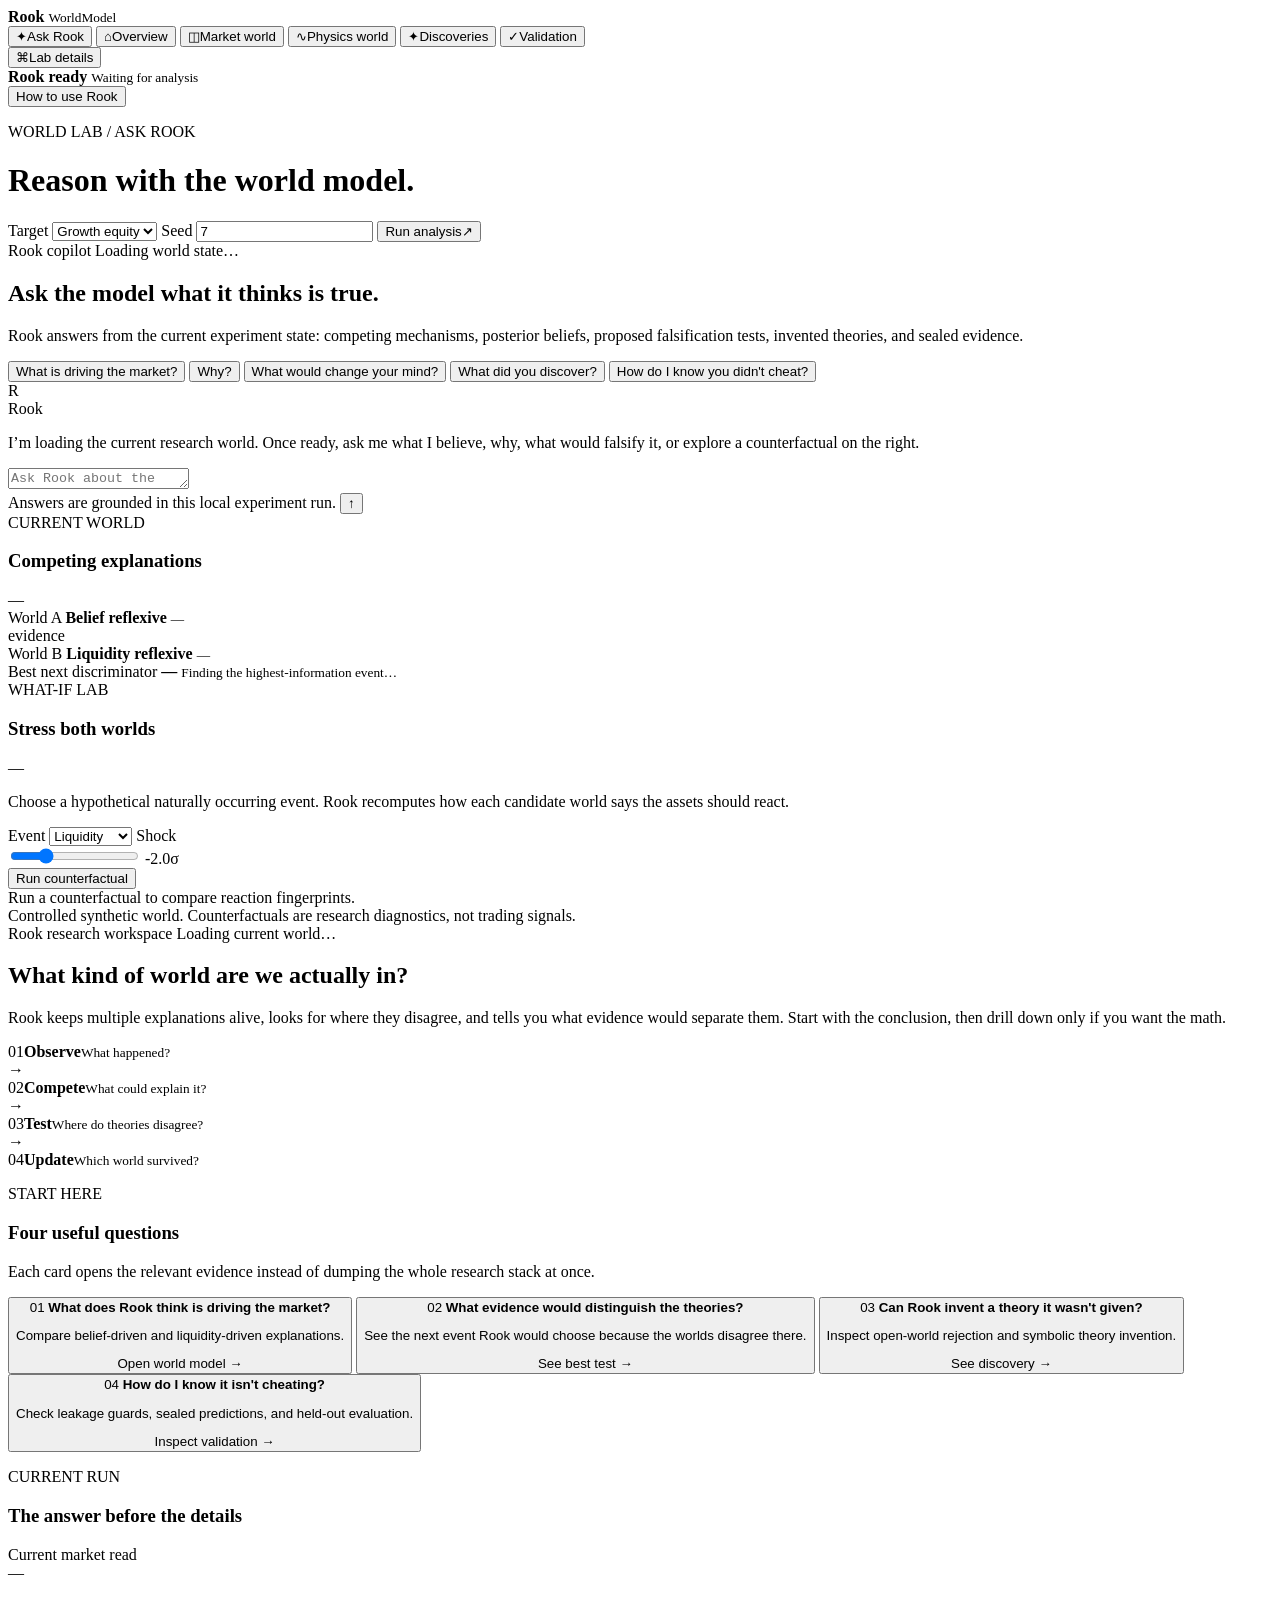
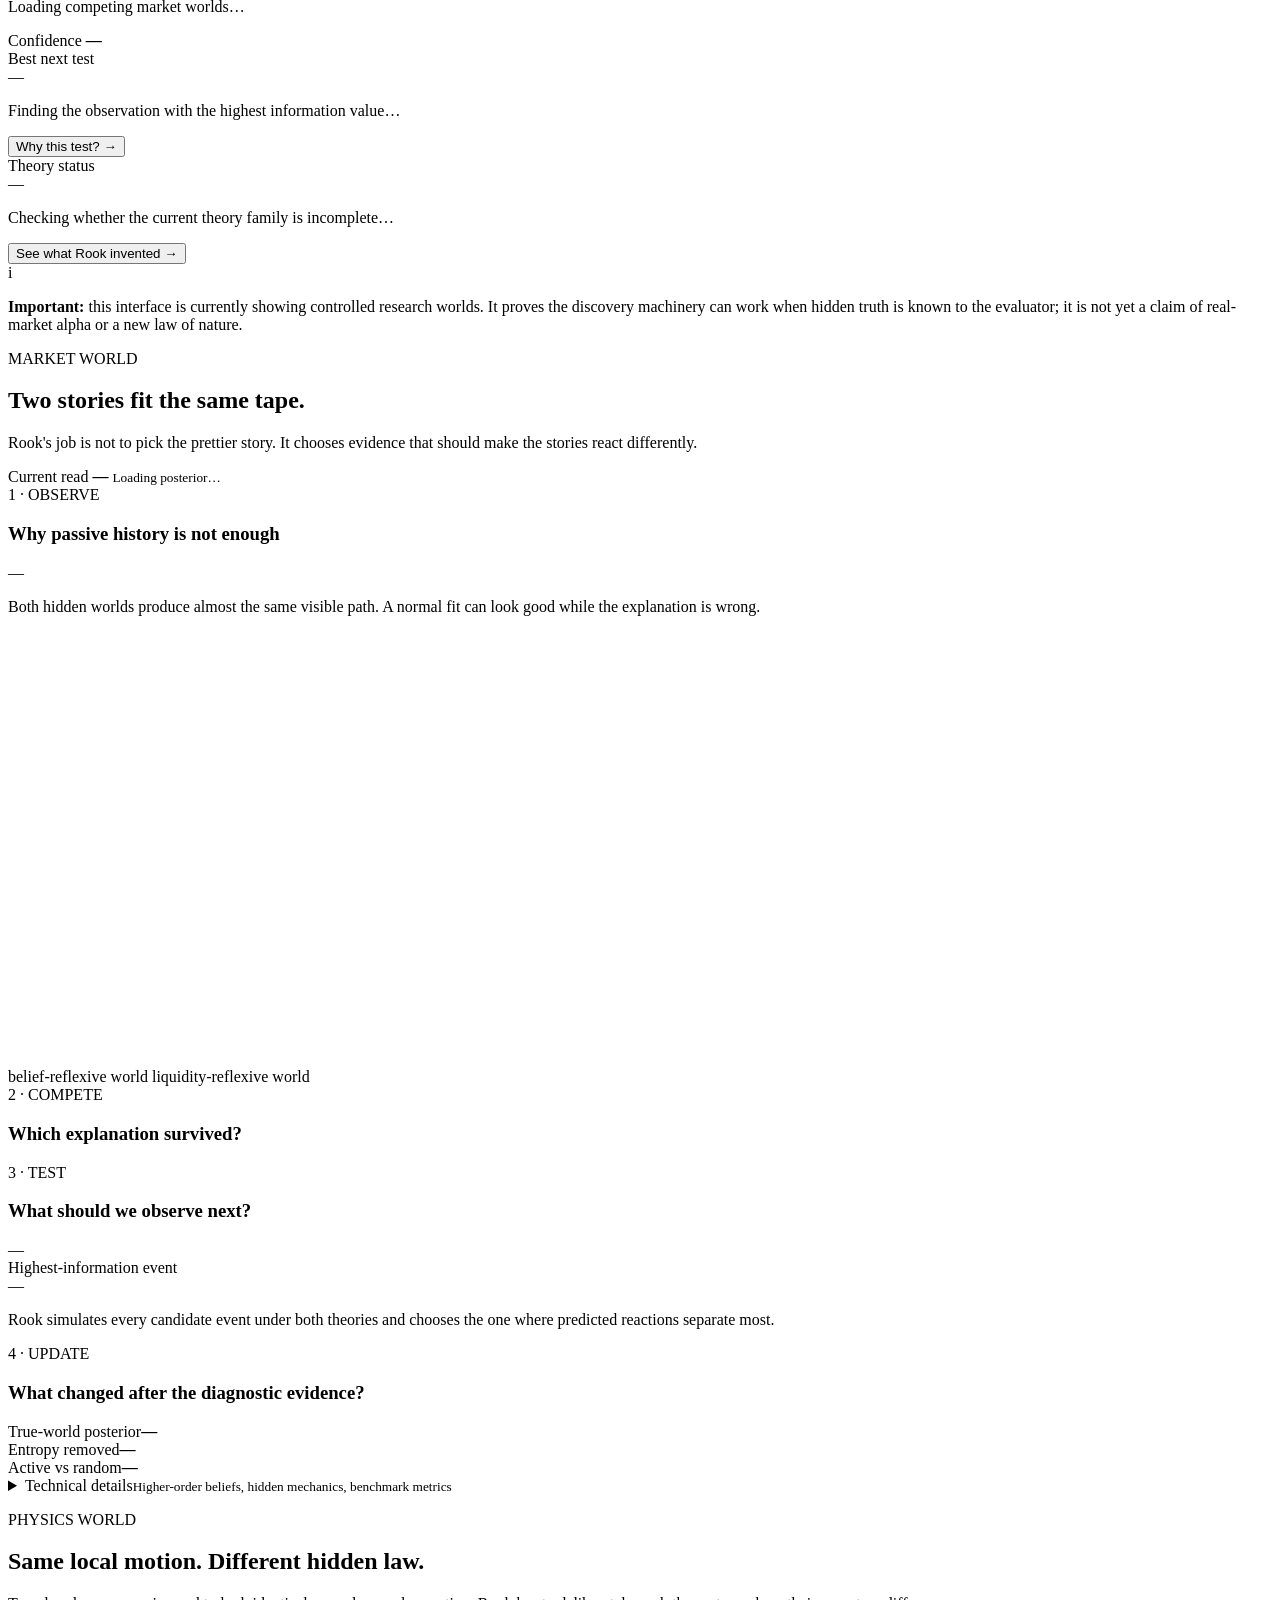
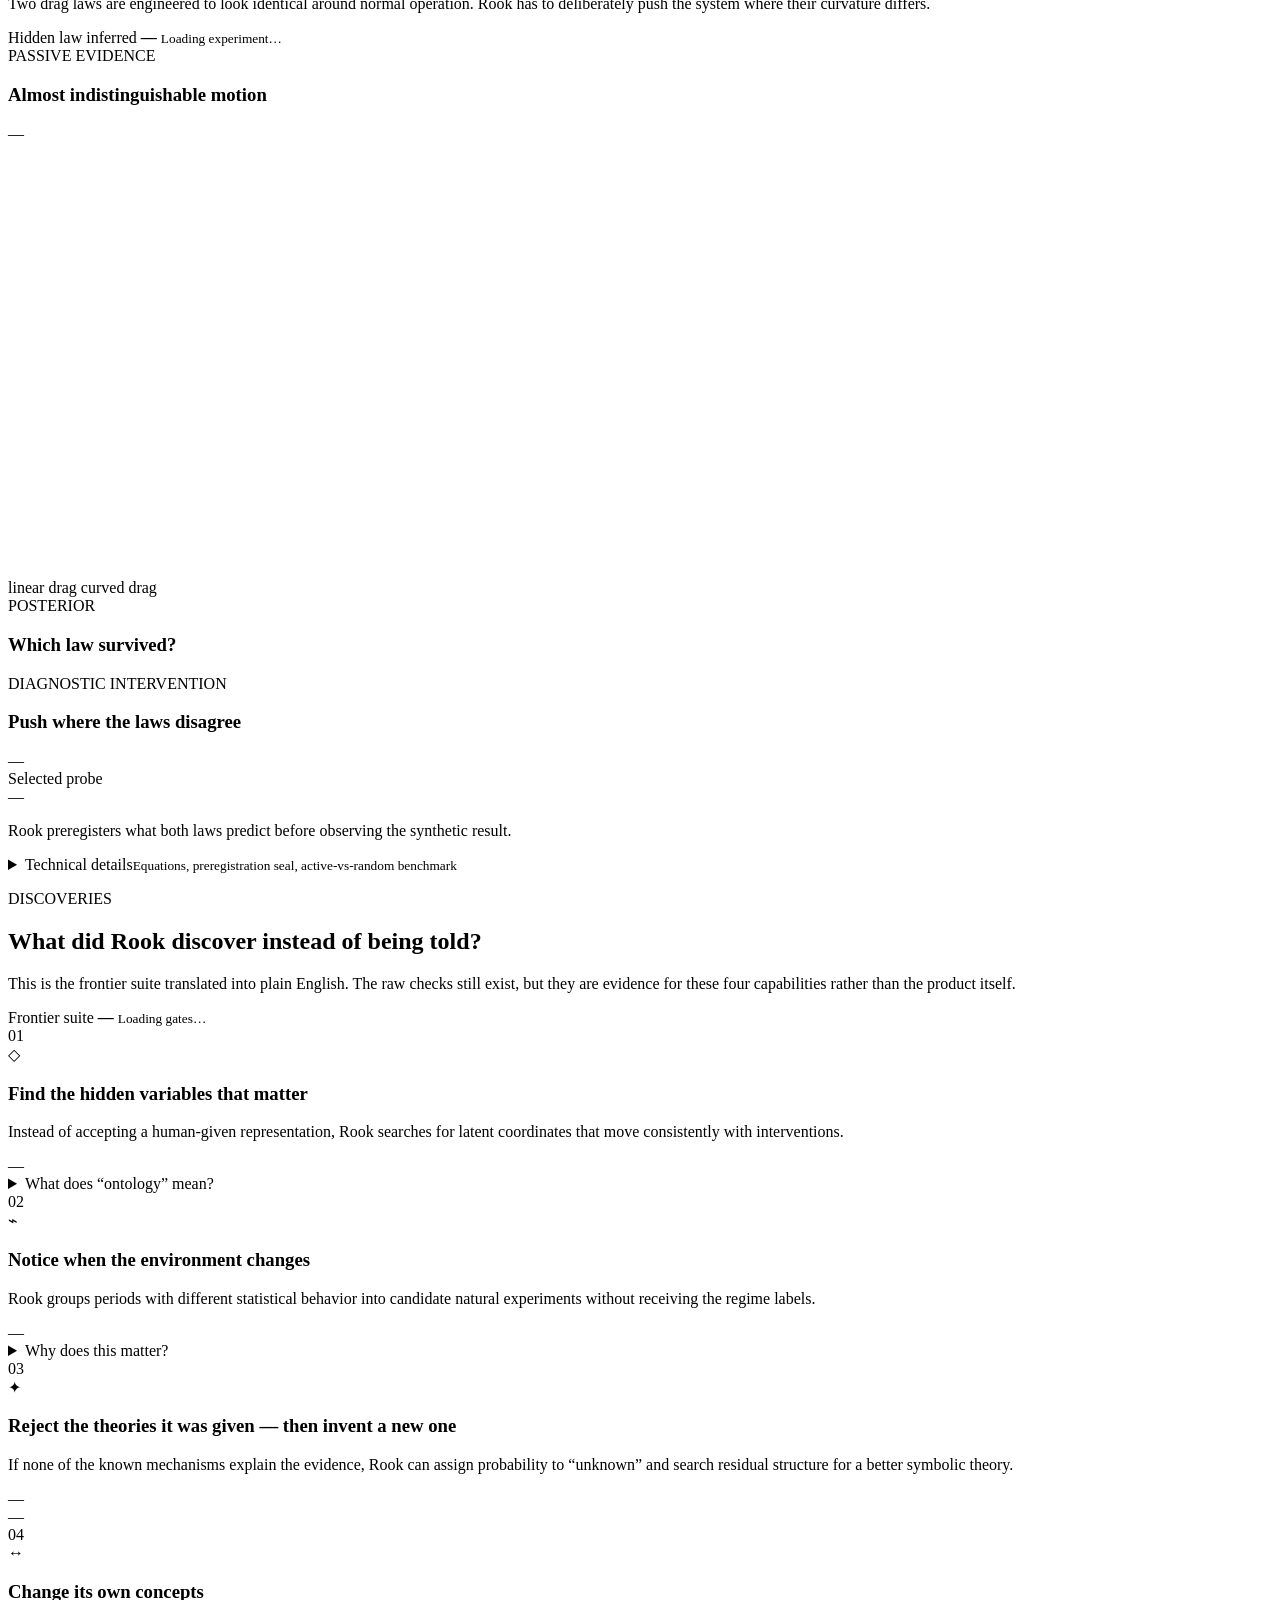
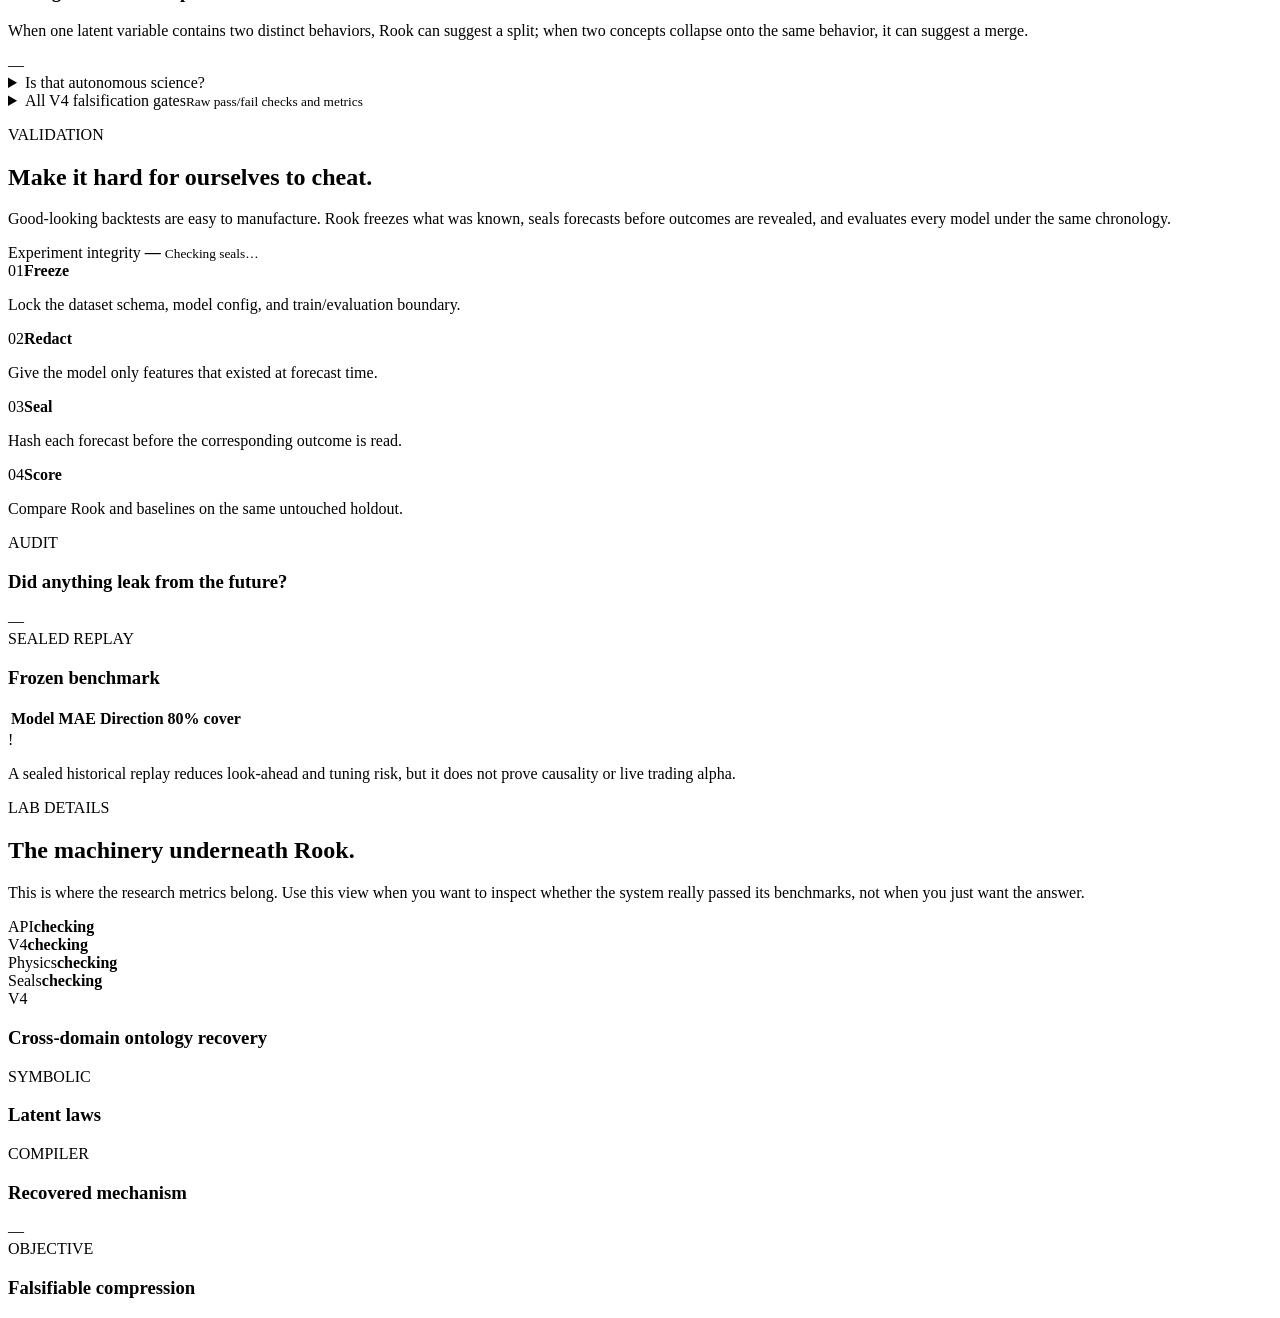
==== commit 537ce1b8: "Make Ask Rook the primary scientific copilot surface" ====
--- a/src/worldmodel/static/index.html
+++ b/src/worldmodel/static/index.html
@@ -22,7 +22,10 @@
       </div>
 
       <nav class="nav" aria-label="Workspace">
-        <button class="nav-item active" data-view="home">
+        <button class="nav-item active" data-view="copilot">
+          <span class="nav-icon">✦</span><span>Ask Rook</span>
+        </button>
+        <button class="nav-item" data-view="home">
           <span class="nav-icon">⌂</span><span>Overview</span>
         </button>
         <button class="nav-item" data-view="market">
@@ -58,8 +61,8 @@
     <div class="workspace">
       <header class="workspace-topbar">
         <div>
-          <p class="breadcrumb">WORLD LAB / <span id="view-label">OVERVIEW</span></p>
-          <h1 id="page-title">Understand the world, not just the output.</h1>
+          <p class="breadcrumb">WORLD LAB / <span id="view-label">ASK ROOK</span></p>
+          <h1 id="page-title">Reason with the world model.</h1>
         </div>
         <div class="run-controls">
           <label class="compact-field">
@@ -84,7 +87,128 @@
       </header>
 
       <main class="content">
-        <section class="view active" id="view-home">
+        <section class="view active" id="view-copilot">
+          <div class="copilot-shell">
+            <section class="copilot-main">
+              <div class="copilot-intro">
+                <div class="badge-row">
+                  <span class="badge soft">Rook copilot</span>
+                  <span class="badge status-badge" id="copilot-status">Loading world state…</span>
+                </div>
+                <h2>Ask the model what it thinks is true.</h2>
+                <p>
+                  Rook answers from the current experiment state: competing mechanisms,
+                  posterior beliefs, proposed falsification tests, invented theories, and sealed evidence.
+                </p>
+              </div>
+
+              <div class="suggestion-chips" id="question-chips">
+                <button data-question="What do you currently think is driving the market?">What is driving the market?</button>
+                <button data-question="Why do you believe that?">Why?</button>
+                <button data-question="What would change your mind?">What would change your mind?</button>
+                <button data-question="What did you discover that you were not given?">What did you discover?</button>
+                <button data-question="How do I know you are not cheating?">How do I know you didn't cheat?</button>
+              </div>
+
+              <div class="conversation" id="conversation" aria-live="polite">
+                <div class="message rook-message">
+                  <div class="message-avatar">R</div>
+                  <div class="message-body">
+                    <span class="message-role">Rook</span>
+                    <p>I’m loading the current research world. Once ready, ask me what I believe, why, what would falsify it, or explore a counterfactual on the right.</p>
+                  </div>
+                </div>
+              </div>
+
+              <form class="ask-box" id="ask-form">
+                <textarea id="ask-input" rows="1" placeholder="Ask Rook about the current world…" aria-label="Ask Rook"></textarea>
+                <div class="ask-footer">
+                  <span>Answers are grounded in this local experiment run.</span>
+                  <button class="ask-submit" type="submit" aria-label="Send question">↑</button>
+                </div>
+              </form>
+            </section>
+
+            <aside class="copilot-side">
+              <section class="world-card">
+                <div class="side-head">
+                  <div>
+                    <span class="step-tag">CURRENT WORLD</span>
+                    <h3>Competing explanations</h3>
+                  </div>
+                  <span class="mini-pill green" id="copilot-confidence">—</span>
+                </div>
+
+                <div class="theory-map">
+                  <div class="theory-node" id="copilot-theory-a">
+                    <span>World A</span>
+                    <strong>Belief reflexive</strong>
+                    <small id="copilot-theory-a-p">—</small>
+                  </div>
+                  <div class="theory-connector">
+                    <span>evidence</span>
+                    <i></i>
+                  </div>
+                  <div class="theory-node" id="copilot-theory-b">
+                    <span>World B</span>
+                    <strong>Liquidity reflexive</strong>
+                    <small id="copilot-theory-b-p">—</small>
+                  </div>
+                </div>
+
+                <div class="current-test">
+                  <span class="field-label">Best next discriminator</span>
+                  <strong id="copilot-best-test">—</strong>
+                  <small id="copilot-best-test-sub">Finding the highest-information event…</small>
+                </div>
+              </section>
+
+              <section class="world-card scenario-lab">
+                <div class="side-head">
+                  <div>
+                    <span class="step-tag">WHAT-IF LAB</span>
+                    <h3>Stress both worlds</h3>
+                  </div>
+                  <span class="mini-pill" id="scenario-info">—</span>
+                </div>
+                <p class="side-copy">
+                  Choose a hypothetical naturally occurring event. Rook recomputes how each candidate world says the assets should react.
+                </p>
+
+                <div class="scenario-controls">
+                  <label>
+                    <span>Event</span>
+                    <select id="scenario-event">
+                      <option value="growth">Growth</option>
+                      <option value="inflation">Inflation</option>
+                      <option value="liquidity" selected>Liquidity</option>
+                      <option value="policy">Policy</option>
+                      <option value="sentiment">Sentiment</option>
+                    </select>
+                  </label>
+                  <label>
+                    <span>Shock</span>
+                    <div class="range-row">
+                      <input id="scenario-magnitude" type="range" min="-4" max="4" step="0.5" value="-2" />
+                      <output id="scenario-magnitude-label">-2.0σ</output>
+                    </div>
+                  </label>
+                  <button class="secondary-button" id="run-scenario" type="button">Run counterfactual</button>
+                </div>
+
+                <div class="scenario-result" id="scenario-result">
+                  <div class="scenario-placeholder">Run a counterfactual to compare reaction fingerprints.</div>
+                </div>
+              </section>
+
+              <div class="side-boundary">
+                Controlled synthetic world. Counterfactuals are research diagnostics, not trading signals.
+              </div>
+            </aside>
+          </div>
+        </section>
+
+        <section class="view" id="view-home">
           <div class="hero-card">
             <div class="hero-copy">
               <div class="badge-row">
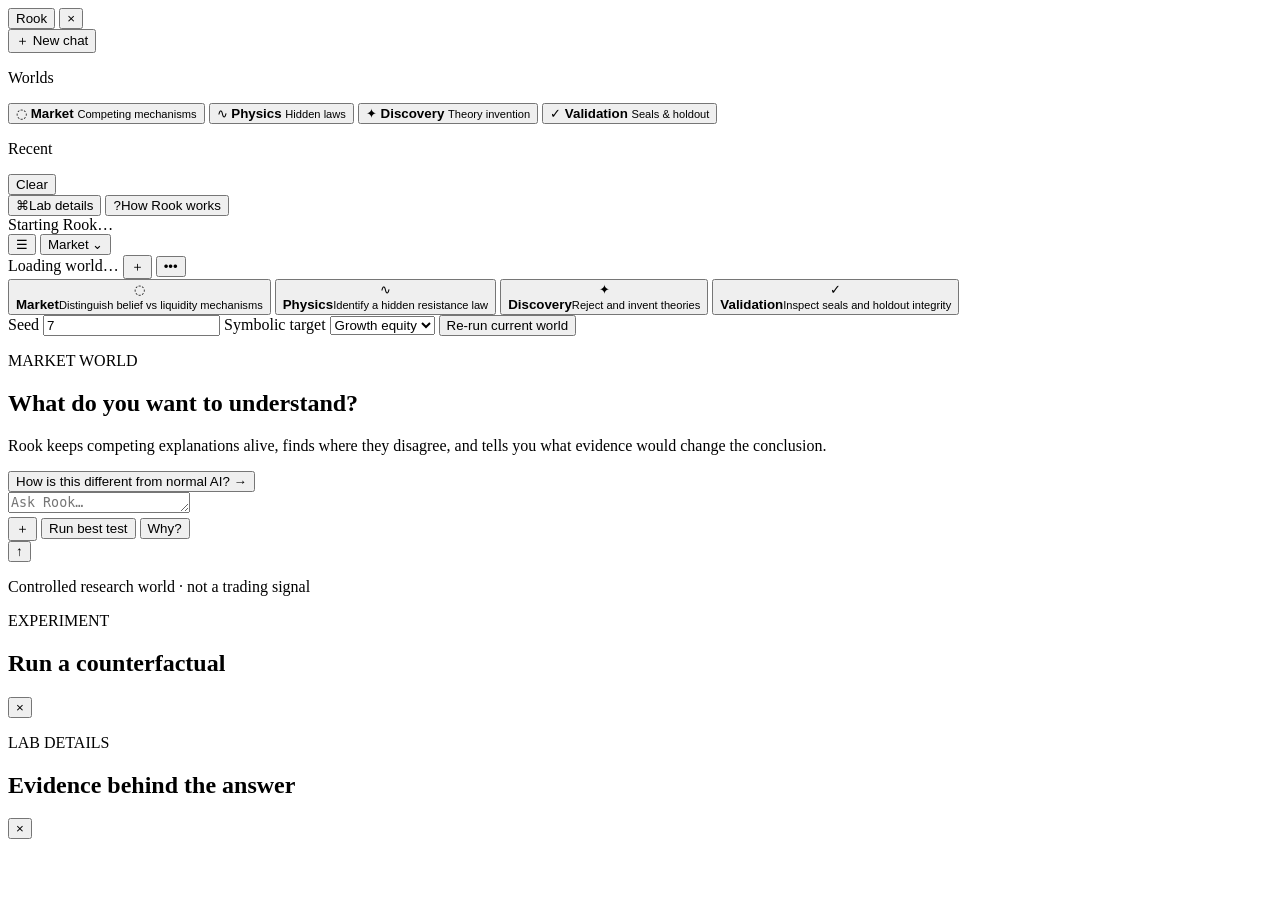
==== commit 11342211: "Collapse Rook into a simple conversation-first product flow" ====
--- a/src/worldmodel/static/index.html
+++ b/src/worldmodel/static/index.html
@@ -3,70 +3,110 @@
 <head>
   <meta charset="utf-8" />
   <meta name="viewport" content="width=device-width, initial-scale=1" />
-  <meta name="theme-color" content="#090a0d" />
-  <title>Rook — WorldModel</title>
-  <link rel="icon" href="data:image/svg+xml,%3Csvg xmlns='http://www.w3.org/2000/svg' viewBox='0 0 64 64'%3E%3Crect width='64' height='64' rx='15' fill='%23090a0d'/%3E%3Cpath d='M18 17h7v7h7v-7h7v7h7v9l-5 5v10H23V38l-5-5V17Z' fill='white'/%3E%3C/svg%3E" />
+  <meta name="theme-color" content="#0b0c0f" />
+  <title>Rook</title>
+  <link rel="icon" href="data:image/svg+xml,%3Csvg xmlns='http://www.w3.org/2000/svg' viewBox='0 0 64 64'%3E%3Crect width='64' height='64' rx='16' fill='%230b0c0f'/%3E%3Cpath d='M18 17h7v7h7v-7h7v7h7v9l-5 5v10H23V38l-5-5V17Z' fill='white'/%3E%3C/svg%3E" />
   <link rel="stylesheet" href="/static/style.css" />
 </head>
 <body>
-  <div class="app-shell">
-    <aside class="sidebar">
-      <div class="brand-row">
-        <div class="rook-mark" aria-hidden="true">
-          <span></span><span></span><span></span>
-        </div>
-        <div>
-          <strong>Rook</strong>
-          <small>WorldModel</small>
-        </div>
-      </div>
-
-      <nav class="nav" aria-label="Workspace">
-        <button class="nav-item active" data-view="copilot">
-          <span class="nav-icon">✦</span><span>Ask Rook</span>
-        </button>
-        <button class="nav-item" data-view="home">
-          <span class="nav-icon">⌂</span><span>Overview</span>
-        </button>
-        <button class="nav-item" data-view="market">
-          <span class="nav-icon">◫</span><span>Market world</span>
-        </button>
-        <button class="nav-item" data-view="physics">
-          <span class="nav-icon">∿</span><span>Physics world</span>
-        </button>
-        <button class="nav-item" data-view="discoveries">
-          <span class="nav-icon">✦</span><span>Discoveries</span>
-        </button>
-        <button class="nav-item" data-view="validation">
-          <span class="nav-icon">✓</span><span>Validation</span>
-        </button>
-        <div class="nav-divider"></div>
-        <button class="nav-item" data-view="advanced">
-          <span class="nav-icon">⌘</span><span>Lab details</span>
+  <div class="app">
+    <aside class="sidebar" id="sidebar">
+      <div class="sidebar-top">
+        <button class="brand-button" id="brand-home" aria-label="Rook home">
+          <span class="rook-logo" aria-hidden="true"><i></i><i></i><i></i></span>
+          <span>Rook</span>
+        </button>
+        <button class="icon-button sidebar-close" id="sidebar-close" aria-label="Close sidebar">×</button>
+      </div>
+
+      <button class="new-chat" id="new-chat">
+        <span>＋</span>
+        <span>New chat</span>
+      </button>
+
+      <nav class="context-nav" aria-label="Worlds">
+        <p class="nav-label">Worlds</p>
+        <button class="context-item active" data-context="market">
+          <span class="context-icon">◌</span>
+          <span>
+            <strong>Market</strong>
+            <small>Competing mechanisms</small>
+          </span>
+        </button>
+        <button class="context-item" data-context="physics">
+          <span class="context-icon">∿</span>
+          <span>
+            <strong>Physics</strong>
+            <small>Hidden laws</small>
+          </span>
+        </button>
+        <button class="context-item" data-context="discovery">
+          <span class="context-icon">✦</span>
+          <span>
+            <strong>Discovery</strong>
+            <small>Theory invention</small>
+          </span>
+        </button>
+        <button class="context-item" data-context="validation">
+          <span class="context-icon">✓</span>
+          <span>
+            <strong>Validation</strong>
+            <small>Seals & holdout</small>
+          </span>
         </button>
       </nav>
 
+      <section class="recent-section">
+        <div class="recent-head">
+          <p class="nav-label">Recent</p>
+          <button class="tiny-button" id="clear-history">Clear</button>
+        </div>
+        <div class="recent-list" id="recent-list"></div>
+      </section>
+
       <div class="sidebar-bottom">
-        <div class="engine-status">
-          <span class="status-dot"></span>
-          <div>
-            <strong id="engine-label">Rook ready</strong>
-            <small id="engine-sub">Waiting for analysis</small>
-          </div>
-        </div>
-        <button class="text-button" id="open-guide">How to use Rook</button>
+        <button class="sidebar-action" id="open-lab">
+          <span>⌘</span><span>Lab details</span>
+        </button>
+        <button class="sidebar-action" id="open-help">
+          <span>?</span><span>How Rook works</span>
+        </button>
+        <div class="runtime-status">
+          <span class="status-dot" id="status-dot"></span>
+          <span id="runtime-status">Starting Rook…</span>
+        </div>
       </div>
     </aside>
 
-    <div class="workspace">
-      <header class="workspace-topbar">
-        <div>
-          <p class="breadcrumb">WORLD LAB / <span id="view-label">ASK ROOK</span></p>
-          <h1 id="page-title">Reason with the world model.</h1>
-        </div>
-        <div class="run-controls">
-          <label class="compact-field">
-            <span>Target</span>
+    <main class="main">
+      <header class="topbar">
+        <button class="icon-button menu-button" id="menu-button" aria-label="Open sidebar">☰</button>
+
+        <button class="world-switcher" id="world-switcher" aria-haspopup="listbox" aria-expanded="false">
+          <span id="world-name">Market</span>
+          <span class="chevron">⌄</span>
+        </button>
+
+        <div class="topbar-actions">
+          <span class="run-status" id="run-status">Loading world…</span>
+          <button class="icon-button" id="new-chat-top" aria-label="New chat">＋</button>
+          <button class="icon-button" id="more-button" aria-label="Settings">•••</button>
+        </div>
+
+        <div class="world-menu popover" id="world-menu" role="listbox">
+          <button data-context="market"><span>◌</span><div><strong>Market</strong><small>Distinguish belief vs liquidity mechanisms</small></div></button>
+          <button data-context="physics"><span>∿</span><div><strong>Physics</strong><small>Identify a hidden resistance law</small></div></button>
+          <button data-context="discovery"><span>✦</span><div><strong>Discovery</strong><small>Reject and invent theories</small></div></button>
+          <button data-context="validation"><span>✓</span><div><strong>Validation</strong><small>Inspect seals and holdout integrity</small></div></button>
+        </div>
+
+        <div class="settings-menu popover" id="settings-menu">
+          <label>
+            <span>Seed</span>
+            <input id="seed" type="number" min="0" value="7" />
+          </label>
+          <label>
+            <span>Symbolic target</span>
             <select id="target">
               <option value="growth_equity">Growth equity</option>
               <option value="value_equity">Value equity</option>
@@ -76,554 +116,85 @@
               <option value="volatility">Volatility</option>
             </select>
           </label>
-          <label class="compact-field seed-field">
-            <span>Seed</span>
-            <input id="seed" type="number" value="7" min="0" />
-          </label>
-          <button class="primary-button" id="run">
-            <span>Run analysis</span><span class="button-arrow">↗</span>
-          </button>
+          <button id="rerun-analysis">Re-run current world</button>
         </div>
       </header>
 
-      <main class="content">
-        <section class="view active" id="view-copilot">
-          <div class="copilot-shell">
-            <section class="copilot-main">
-              <div class="copilot-intro">
-                <div class="badge-row">
-                  <span class="badge soft">Rook copilot</span>
-                  <span class="badge status-badge" id="copilot-status">Loading world state…</span>
-                </div>
-                <h2>Ask the model what it thinks is true.</h2>
-                <p>
-                  Rook answers from the current experiment state: competing mechanisms,
-                  posterior beliefs, proposed falsification tests, invented theories, and sealed evidence.
-                </p>
+      <section class="chat-page">
+        <div class="welcome" id="welcome">
+          <div class="welcome-mark"><span class="rook-logo large" aria-hidden="true"><i></i><i></i><i></i></span></div>
+          <p class="eyebrow" id="welcome-kicker">MARKET WORLD</p>
+          <h1 id="welcome-title">What do you want to understand?</h1>
+          <p class="welcome-copy" id="welcome-copy">
+            Rook keeps competing explanations alive, finds where they disagree, and tells you what evidence would change the conclusion.
+          </p>
+          <div class="starter-grid" id="starter-grid"></div>
+          <button class="learn-link" id="learn-link">How is this different from normal AI? →</button>
+        </div>
+
+        <div class="conversation" id="conversation" aria-live="polite"></div>
+
+        <div class="composer-wrap">
+          <form class="composer" id="ask-form">
+            <textarea id="ask-input" rows="1" placeholder="Ask Rook…" aria-label="Ask Rook"></textarea>
+            <div class="composer-footer">
+              <div class="composer-tools">
+                <button type="button" class="composer-tool" id="tool-button" aria-label="Open tools">＋</button>
+                <button type="button" class="composer-chip" id="quick-test">Run best test</button>
+                <button type="button" class="composer-chip" id="quick-why">Why?</button>
               </div>
-
-              <div class="suggestion-chips" id="question-chips">
-                <button data-question="What do you currently think is driving the market?">What is driving the market?</button>
-                <button data-question="Why do you believe that?">Why?</button>
-                <button data-question="What would change your mind?">What would change your mind?</button>
-                <button data-question="What did you discover that you were not given?">What did you discover?</button>
-                <button data-question="How do I know you are not cheating?">How do I know you didn't cheat?</button>
-              </div>
-
-              <div class="conversation" id="conversation" aria-live="polite">
-                <div class="message rook-message">
-                  <div class="message-avatar">R</div>
-                  <div class="message-body">
-                    <span class="message-role">Rook</span>
-                    <p>I’m loading the current research world. Once ready, ask me what I believe, why, what would falsify it, or explore a counterfactual on the right.</p>
-                  </div>
-                </div>
-              </div>
-
-              <form class="ask-box" id="ask-form">
-                <textarea id="ask-input" rows="1" placeholder="Ask Rook about the current world…" aria-label="Ask Rook"></textarea>
-                <div class="ask-footer">
-                  <span>Answers are grounded in this local experiment run.</span>
-                  <button class="ask-submit" type="submit" aria-label="Send question">↑</button>
-                </div>
-              </form>
-            </section>
-
-            <aside class="copilot-side">
-              <section class="world-card">
-                <div class="side-head">
-                  <div>
-                    <span class="step-tag">CURRENT WORLD</span>
-                    <h3>Competing explanations</h3>
-                  </div>
-                  <span class="mini-pill green" id="copilot-confidence">—</span>
-                </div>
-
-                <div class="theory-map">
-                  <div class="theory-node" id="copilot-theory-a">
-                    <span>World A</span>
-                    <strong>Belief reflexive</strong>
-                    <small id="copilot-theory-a-p">—</small>
-                  </div>
-                  <div class="theory-connector">
-                    <span>evidence</span>
-                    <i></i>
-                  </div>
-                  <div class="theory-node" id="copilot-theory-b">
-                    <span>World B</span>
-                    <strong>Liquidity reflexive</strong>
-                    <small id="copilot-theory-b-p">—</small>
-                  </div>
-                </div>
-
-                <div class="current-test">
-                  <span class="field-label">Best next discriminator</span>
-                  <strong id="copilot-best-test">—</strong>
-                  <small id="copilot-best-test-sub">Finding the highest-information event…</small>
-                </div>
-              </section>
-
-              <section class="world-card scenario-lab">
-                <div class="side-head">
-                  <div>
-                    <span class="step-tag">WHAT-IF LAB</span>
-                    <h3>Stress both worlds</h3>
-                  </div>
-                  <span class="mini-pill" id="scenario-info">—</span>
-                </div>
-                <p class="side-copy">
-                  Choose a hypothetical naturally occurring event. Rook recomputes how each candidate world says the assets should react.
-                </p>
-
-                <div class="scenario-controls">
-                  <label>
-                    <span>Event</span>
-                    <select id="scenario-event">
-                      <option value="growth">Growth</option>
-                      <option value="inflation">Inflation</option>
-                      <option value="liquidity" selected>Liquidity</option>
-                      <option value="policy">Policy</option>
-                      <option value="sentiment">Sentiment</option>
-                    </select>
-                  </label>
-                  <label>
-                    <span>Shock</span>
-                    <div class="range-row">
-                      <input id="scenario-magnitude" type="range" min="-4" max="4" step="0.5" value="-2" />
-                      <output id="scenario-magnitude-label">-2.0σ</output>
-                    </div>
-                  </label>
-                  <button class="secondary-button" id="run-scenario" type="button">Run counterfactual</button>
-                </div>
-
-                <div class="scenario-result" id="scenario-result">
-                  <div class="scenario-placeholder">Run a counterfactual to compare reaction fingerprints.</div>
-                </div>
-              </section>
-
-              <div class="side-boundary">
-                Controlled synthetic world. Counterfactuals are research diagnostics, not trading signals.
-              </div>
-            </aside>
-          </div>
-        </section>
-
-        <section class="view" id="view-home">
-          <div class="hero-card">
-            <div class="hero-copy">
-              <div class="badge-row">
-                <span class="badge soft">Rook research workspace</span>
-                <span class="badge status-badge" id="hero-status">Loading current world…</span>
-              </div>
-              <h2>What kind of world are we actually in?</h2>
-              <p>
-                Rook keeps multiple explanations alive, looks for where they disagree,
-                and tells you what evidence would separate them. Start with the conclusion,
-                then drill down only if you want the math.
-              </p>
+              <button class="send-button" type="submit" aria-label="Send">↑</button>
             </div>
-            <div class="loop-visual" aria-label="Rook discovery loop">
-              <div class="loop-step active"><span>01</span><b>Observe</b><small>What happened?</small></div>
-              <div class="loop-arrow">→</div>
-              <div class="loop-step"><span>02</span><b>Compete</b><small>What could explain it?</small></div>
-              <div class="loop-arrow">→</div>
-              <div class="loop-step"><span>03</span><b>Test</b><small>Where do theories disagree?</small></div>
-              <div class="loop-arrow">→</div>
-              <div class="loop-step"><span>04</span><b>Update</b><small>Which world survived?</small></div>
-            </div>
-          </div>
-
-          <div class="section-heading">
-            <div>
-              <p class="eyebrow">START HERE</p>
-              <h3>Four useful questions</h3>
-            </div>
-            <p>Each card opens the relevant evidence instead of dumping the whole research stack at once.</p>
-          </div>
-
-          <div class="question-grid">
-            <button class="question-card" data-go="market">
-              <span class="question-index">01</span>
-              <strong>What does Rook think is driving the market?</strong>
-              <p>Compare belief-driven and liquidity-driven explanations.</p>
-              <span class="question-link">Open world model →</span>
-            </button>
-            <button class="question-card" data-go="market" data-focus="experiment">
-              <span class="question-index">02</span>
-              <strong>What evidence would distinguish the theories?</strong>
-              <p>See the next event Rook would choose because the worlds disagree there.</p>
-              <span class="question-link">See best test →</span>
-            </button>
-            <button class="question-card" data-go="discoveries">
-              <span class="question-index">03</span>
-              <strong>Can Rook invent a theory it wasn't given?</strong>
-              <p>Inspect open-world rejection and symbolic theory invention.</p>
-              <span class="question-link">See discovery →</span>
-            </button>
-            <button class="question-card" data-go="validation">
-              <span class="question-index">04</span>
-              <strong>How do I know it isn't cheating?</strong>
-              <p>Check leakage guards, sealed predictions, and held-out evaluation.</p>
-              <span class="question-link">Inspect validation →</span>
-            </button>
-          </div>
-
-          <div class="section-heading">
-            <div>
-              <p class="eyebrow">CURRENT RUN</p>
-              <h3>The answer before the details</h3>
-            </div>
-          </div>
-
-          <div class="summary-grid">
-            <article class="summary-card accent-card">
-              <div class="card-kicker">Current market read</div>
-              <div class="big-answer" id="home-world">—</div>
-              <p id="home-world-copy">Loading competing market worlds…</p>
-              <div class="confidence-row">
-                <span>Confidence</span>
-                <strong id="home-world-confidence">—</strong>
-              </div>
-              <div class="confidence-track"><i id="home-world-bar"></i></div>
-            </article>
-
-            <article class="summary-card">
-              <div class="card-kicker">Best next test</div>
-              <div class="big-answer compact" id="home-test">—</div>
-              <p id="home-test-copy">Finding the observation with the highest information value…</p>
-              <button class="inline-action" data-go="market" data-focus="experiment">Why this test? →</button>
-            </article>
-
-            <article class="summary-card">
-              <div class="card-kicker">Theory status</div>
-              <div class="big-answer compact" id="home-theory">—</div>
-              <p id="home-theory-copy">Checking whether the current theory family is incomplete…</p>
-              <button class="inline-action" data-go="discoveries">See what Rook invented →</button>
-            </article>
-          </div>
-
-          <div class="plain-note">
-            <span class="note-icon">i</span>
-            <p><strong>Important:</strong> this interface is currently showing controlled research worlds. It proves the discovery machinery can work when hidden truth is known to the evaluator; it is not yet a claim of real-market alpha or a new law of nature.</p>
-          </div>
-        </section>
-
-        <section class="view" id="view-market">
-          <div class="world-header">
-            <div>
-              <p class="eyebrow">MARKET WORLD</p>
-              <h2>Two stories fit the same tape.</h2>
-              <p>Rook's job is not to pick the prettier story. It chooses evidence that should make the stories react differently.</p>
-            </div>
-            <div class="world-verdict">
-              <span>Current read</span>
-              <strong id="market-verdict">—</strong>
-              <small id="market-verdict-sub">Loading posterior…</small>
-            </div>
-          </div>
-
-          <div class="market-layout">
-            <article class="panel large-panel">
-              <div class="panel-title">
-                <div>
-                  <span class="step-tag">1 · OBSERVE</span>
-                  <h3>Why passive history is not enough</h3>
-                </div>
-                <span class="mini-pill" id="market-correlation">—</span>
-              </div>
-              <p class="panel-intro">Both hidden worlds produce almost the same visible path. A normal fit can look good while the explanation is wrong.</p>
-              <div class="chart-shell">
-                <svg id="market-chart" viewBox="0 0 760 260" preserveAspectRatio="none"></svg>
-              </div>
-              <div class="legend-row">
-                <span><i class="legend-line theory-a"></i> belief-reflexive world</span>
-                <span><i class="legend-line theory-b"></i> liquidity-reflexive world</span>
-              </div>
-            </article>
-
-            <article class="panel">
-              <div class="panel-title">
-                <div>
-                  <span class="step-tag">2 · COMPETE</span>
-                  <h3>Which explanation survived?</h3>
-                </div>
-              </div>
-              <div class="posterior-stack" id="market-posterior"></div>
-              <div class="explain-box" id="market-explanation"></div>
-            </article>
-          </div>
-
-          <article class="panel experiment-panel" id="market-experiment">
-            <div class="panel-title">
-              <div>
-                <span class="step-tag">3 · TEST</span>
-                <h3>What should we observe next?</h3>
-              </div>
-              <span class="mini-pill green" id="market-info-score">—</span>
-            </div>
-            <div class="experiment-grid">
-              <div>
-                <span class="field-label">Highest-information event</span>
-                <div class="experiment-name" id="market-probe-name">—</div>
-                <p id="market-probe-copy">Rook simulates every candidate event under both theories and chooses the one where predicted reactions separate most.</p>
-              </div>
-              <div class="why-list" id="market-why-test"></div>
-            </div>
-          </article>
-
-          <article class="panel update-panel">
-            <div class="panel-title">
-              <div>
-                <span class="step-tag">4 · UPDATE</span>
-                <h3>What changed after the diagnostic evidence?</h3>
-              </div>
-            </div>
-            <div class="update-grid">
-              <div class="stat-box"><span>True-world posterior</span><strong id="market-true-posterior">—</strong></div>
-              <div class="stat-box"><span>Entropy removed</span><strong id="market-entropy">—</strong></div>
-              <div class="stat-box"><span>Active vs random</span><strong id="market-active-edge">—</strong></div>
-            </div>
-          </article>
-
-          <details class="technical-card">
-            <summary><span>Technical details</span><small>Higher-order beliefs, hidden mechanics, benchmark metrics</small></summary>
-            <div class="technical-body">
-              <div class="tech-grid" id="market-tech-grid"></div>
-            </div>
-          </details>
-        </section>
-
-        <section class="view" id="view-physics">
-          <div class="world-header">
-            <div>
-              <p class="eyebrow">PHYSICS WORLD</p>
-              <h2>Same local motion. Different hidden law.</h2>
-              <p>Two drag laws are engineered to look identical around normal operation. Rook has to deliberately push the system where their curvature differs.</p>
-            </div>
-            <div class="world-verdict">
-              <span>Hidden law inferred</span>
-              <strong id="physics-verdict">—</strong>
-              <small id="physics-verdict-sub">Loading experiment…</small>
-            </div>
-          </div>
-
-          <div class="market-layout">
-            <article class="panel large-panel">
-              <div class="panel-title">
-                <div>
-                  <span class="step-tag">PASSIVE EVIDENCE</span>
-                  <h3>Almost indistinguishable motion</h3>
-                </div>
-                <span class="mini-pill" id="physics-correlation">—</span>
-              </div>
-              <div class="chart-shell">
-                <svg id="physics-chart" viewBox="0 0 760 260" preserveAspectRatio="none"></svg>
-              </div>
-              <div class="legend-row">
-                <span><i class="legend-line theory-a"></i> linear drag</span>
-                <span><i class="legend-line theory-b"></i> curved drag</span>
-              </div>
-            </article>
-
-            <article class="panel">
-              <div class="panel-title">
-                <div>
-                  <span class="step-tag">POSTERIOR</span>
-                  <h3>Which law survived?</h3>
-                </div>
-              </div>
-              <div class="posterior-stack" id="physics-posterior"></div>
-              <div class="explain-box" id="physics-explanation"></div>
-            </article>
-          </div>
-
-          <article class="panel experiment-panel">
-            <div class="panel-title">
-              <div>
-                <span class="step-tag">DIAGNOSTIC INTERVENTION</span>
-                <h3>Push where the laws disagree</h3>
-              </div>
-              <span class="mini-pill green" id="physics-info-score">—</span>
-            </div>
-            <div class="experiment-grid">
-              <div>
-                <span class="field-label">Selected probe</span>
-                <div class="experiment-name" id="physics-probe-name">—</div>
-                <p id="physics-probe-copy">Rook preregisters what both laws predict before observing the synthetic result.</p>
-              </div>
-              <div class="why-list" id="physics-why-test"></div>
-            </div>
-          </article>
-
-          <details class="technical-card">
-            <summary><span>Technical details</span><small>Equations, preregistration seal, active-vs-random benchmark</small></summary>
-            <div class="technical-body">
-              <div class="tech-grid" id="physics-tech-grid"></div>
-            </div>
-          </details>
-        </section>
-
-        <section class="view" id="view-discoveries">
-          <div class="world-header">
-            <div>
-              <p class="eyebrow">DISCOVERIES</p>
-              <h2>What did Rook discover instead of being told?</h2>
-              <p>This is the frontier suite translated into plain English. The raw checks still exist, but they are evidence for these four capabilities rather than the product itself.</p>
-            </div>
-            <div class="world-verdict">
-              <span>Frontier suite</span>
-              <strong id="frontier-score">—</strong>
-              <small id="frontier-score-sub">Loading gates…</small>
-            </div>
-          </div>
-
-          <div class="discovery-grid">
-            <article class="discovery-card">
-              <span class="discovery-number">01</span>
-              <div class="discovery-icon">◇</div>
-              <h3>Find the hidden variables that matter</h3>
-              <p>Instead of accepting a human-given representation, Rook searches for latent coordinates that move consistently with interventions.</p>
-              <div class="discovery-result" id="latent-result">—</div>
-              <details><summary>What does “ontology” mean?</summary><p>An ontology is simply the set of variables/concepts the model believes are worth tracking. Here, Rook tries to infer those variables rather than receiving them by hand.</p></details>
-            </article>
-
-            <article class="discovery-card">
-              <span class="discovery-number">02</span>
-              <div class="discovery-icon">⌁</div>
-              <h3>Notice when the environment changes</h3>
-              <p>Rook groups periods with different statistical behavior into candidate natural experiments without receiving the regime labels.</p>
-              <div class="discovery-result" id="regime-result">—</div>
-              <details><summary>Why does this matter?</summary><p>A mechanism that only works in one regime is not a general explanation. Environment changes create opportunities to falsify it.</p></details>
-            </article>
-
-            <article class="discovery-card featured-discovery">
-              <span class="discovery-number">03</span>
-              <div class="discovery-icon">✦</div>
-              <h3>Reject the theories it was given — then invent a new one</h3>
-              <p>If none of the known mechanisms explain the evidence, Rook can assign probability to “unknown” and search residual structure for a better symbolic theory.</p>
-              <div class="discovery-result" id="theory-result">—</div>
-              <div class="equation-box" id="invented-equation">—</div>
-            </article>
-
-            <article class="discovery-card">
-              <span class="discovery-number">04</span>
-              <div class="discovery-icon">↔</div>
-              <h3>Change its own concepts</h3>
-              <p>When one latent variable contains two distinct behaviors, Rook can suggest a split; when two concepts collapse onto the same behavior, it can suggest a merge.</p>
-              <div class="discovery-result" id="evolution-result">—</div>
-              <details><summary>Is that autonomous science?</summary><p>Not yet. These are controlled benchmarks with known hidden structure. The real test is whether the same machinery survives frozen prospective real-world experiments.</p></details>
-            </article>
-          </div>
-
-          <details class="technical-card">
-            <summary><span>All V4 falsification gates</span><small>Raw pass/fail checks and metrics</small></summary>
-            <div class="technical-body">
-              <div class="check-grid" id="frontier-checks"></div>
-            </div>
-          </details>
-        </section>
-
-        <section class="view" id="view-validation">
-          <div class="world-header">
-            <div>
-              <p class="eyebrow">VALIDATION</p>
-              <h2>Make it hard for ourselves to cheat.</h2>
-              <p>Good-looking backtests are easy to manufacture. Rook freezes what was known, seals forecasts before outcomes are revealed, and evaluates every model under the same chronology.</p>
-            </div>
-            <div class="world-verdict">
-              <span>Experiment integrity</span>
-              <strong id="validation-verdict">—</strong>
-              <small id="validation-verdict-sub">Checking seals…</small>
-            </div>
-          </div>
-
-          <div class="validation-steps">
-            <article><span>01</span><strong>Freeze</strong><p>Lock the dataset schema, model config, and train/evaluation boundary.</p></article>
-            <article><span>02</span><strong>Redact</strong><p>Give the model only features that existed at forecast time.</p></article>
-            <article><span>03</span><strong>Seal</strong><p>Hash each forecast before the corresponding outcome is read.</p></article>
-            <article><span>04</span><strong>Score</strong><p>Compare Rook and baselines on the same untouched holdout.</p></article>
-          </div>
-
-          <div class="validation-grid">
-            <article class="panel">
-              <div class="panel-title"><div><span class="step-tag">AUDIT</span><h3>Did anything leak from the future?</h3></div></div>
-              <div class="audit-answer" id="leakage-answer">—</div>
-              <div class="audit-list" id="audit-list"></div>
-            </article>
-            <article class="panel">
-              <div class="panel-title"><div><span class="step-tag">SEALED REPLAY</span><h3>Frozen benchmark</h3></div></div>
-              <div class="benchmark-table-wrap">
-                <table class="benchmark-table">
-                  <thead><tr><th>Model</th><th>MAE</th><th>Direction</th><th>80% cover</th></tr></thead>
-                  <tbody id="validation-table"></tbody>
-                </table>
-              </div>
-            </article>
-          </div>
-
-          <div class="plain-note">
-            <span class="note-icon">!</span>
-            <p id="validation-boundary">A sealed historical replay reduces look-ahead and tuning risk, but it does not prove causality or live trading alpha.</p>
-          </div>
-        </section>
-
-        <section class="view" id="view-advanced">
-          <div class="world-header">
-            <div>
-              <p class="eyebrow">LAB DETAILS</p>
-              <h2>The machinery underneath Rook.</h2>
-              <p>This is where the research metrics belong. Use this view when you want to inspect whether the system really passed its benchmarks, not when you just want the answer.</p>
-            </div>
-          </div>
-
-          <div class="diagnostic-strip">
-            <div><span>API</span><strong id="diag-api">checking</strong></div>
-            <div><span>V4</span><strong id="diag-v4">checking</strong></div>
-            <div><span>Physics</span><strong id="diag-physics">checking</strong></div>
-            <div><span>Seals</span><strong id="diag-seals">checking</strong></div>
-          </div>
-
-          <div class="advanced-grid">
-            <article class="panel">
-              <div class="panel-title"><div><span class="step-tag">V4</span><h3>Cross-domain ontology recovery</h3></div></div>
-              <div id="advanced-domains" class="tech-grid"></div>
-            </article>
-            <article class="panel">
-              <div class="panel-title"><div><span class="step-tag">SYMBOLIC</span><h3>Latent laws</h3></div></div>
-              <div id="advanced-laws" class="code-stack"></div>
-            </article>
-            <article class="panel">
-              <div class="panel-title"><div><span class="step-tag">COMPILER</span><h3>Recovered mechanism</h3></div></div>
-              <div class="equation-box large-equation" id="advanced-program">—</div>
-              <div class="audit-list" id="advanced-compiler"></div>
-            </article>
-            <article class="panel">
-              <div class="panel-title"><div><span class="step-tag">OBJECTIVE</span><h3>Falsifiable compression</h3></div></div>
-              <div class="audit-list" id="advanced-objective"></div>
-            </article>
-          </div>
-        </section>
-      </main>
+          </form>
+          <p class="boundary" id="composer-boundary">Controlled research world · not a trading signal</p>
+        </div>
+      </section>
+    </main>
+  </div>
+
+  <div class="scrim" id="scrim"></div>
+
+  <aside class="sheet" id="tool-sheet" aria-hidden="true">
+    <div class="sheet-head">
+      <div>
+        <p class="eyebrow" id="tool-kicker">EXPERIMENT</p>
+        <h2 id="tool-title">Run a counterfactual</h2>
+      </div>
+      <button class="icon-button" data-close-sheet>×</button>
     </div>
-  </div>
-
-  <dialog id="guide-dialog">
-    <form method="dialog" class="guide-card">
-      <div class="guide-head">
+    <div class="sheet-body" id="tool-body"></div>
+  </aside>
+
+  <aside class="sheet wide" id="lab-sheet" aria-hidden="true">
+    <div class="sheet-head">
+      <div>
+        <p class="eyebrow">LAB DETAILS</p>
+        <h2>Evidence behind the answer</h2>
+      </div>
+      <button class="icon-button" data-close-sheet>×</button>
+    </div>
+    <div class="sheet-body" id="lab-body"></div>
+  </aside>
+
+  <dialog id="help-dialog">
+    <form method="dialog" class="help-card">
+      <div class="help-head">
         <div>
-          <p class="eyebrow">60-SECOND GUIDE</p>
-          <h2>How to use Rook</h2>
-        </div>
-        <button class="close-button" value="close" aria-label="Close">×</button>
-      </div>
-      <div class="guide-steps">
-        <div><span>1</span><div><strong>Choose a target</strong><p>The target changes the symbolic V0 experiment. The strategic market and physics research worlds run alongside it.</p></div></div>
-        <div><span>2</span><div><strong>Read the conclusion first</strong><p>Overview tells you what Rook currently believes, how confident it is, and the best next observation.</p></div></div>
-        <div><span>3</span><div><strong>Open the world you care about</strong><p>Market and Physics show the core loop: observe → competing explanations → diagnostic test → update.</p></div></div>
-        <div><span>4</span><div><strong>Use Discoveries for the ambitious part</strong><p>This is where Rook tests latent-variable discovery, theory invention, ontology changes, and prospective falsification.</p></div></div>
-        <div><span>5</span><div><strong>Use Lab details only when needed</strong><p>Raw R², seals, equations, and pass/fail gates are evidence for the result — not the primary experience.</p></div></div>
-      </div>
-      <button class="primary-button full-width" value="close">Got it</button>
+          <p class="eyebrow">ROOK IN 30 SECONDS</p>
+          <h2>It reasons with competing worlds.</h2>
+        </div>
+        <button class="icon-button" value="close">×</button>
+      </div>
+      <div class="help-flow">
+        <div><span>1</span><div><strong>Observe</strong><p>Start with evidence that multiple explanations may fit.</p></div></div>
+        <div><span>2</span><div><strong>Compete</strong><p>Keep several executable explanations alive instead of forcing one answer.</p></div></div>
+        <div><span>3</span><div><strong>Test</strong><p>Find the observation or intervention where those explanations disagree most.</p></div></div>
+        <div><span>4</span><div><strong>Update</strong><p>Use the result to change belief, reject a theory, or invent a better one.</p></div></div>
+      </div>
+      <div class="help-note">
+        The current app uses controlled synthetic worlds so hidden truth is known to the evaluator. That makes mechanism recovery measurable, but it is not yet proof of real-world discovery or market alpha.
+      </div>
+      <button class="primary-dialog-button" value="close">Got it</button>
     </form>
   </dialog>
 
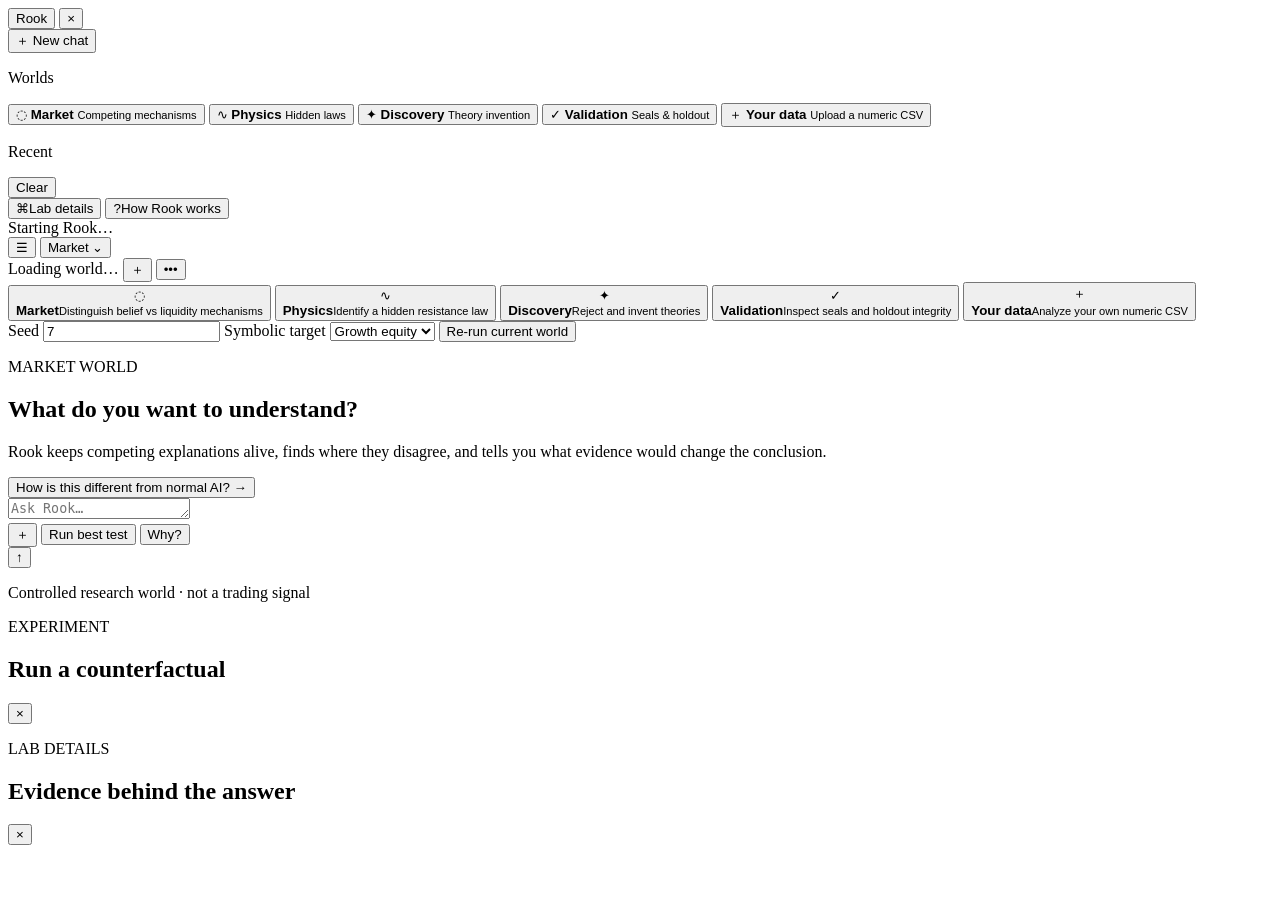
==== commit e9b9af03: "Add Your data to the Rook world switcher" ====
--- a/src/worldmodel/static/index.html
+++ b/src/worldmodel/static/index.html
@@ -54,6 +54,13 @@
             <small>Seals & holdout</small>
           </span>
         </button>
+        <button class="context-item" data-context="custom">
+          <span class="context-icon">＋</span>
+          <span>
+            <strong>Your data</strong>
+            <small>Upload a numeric CSV</small>
+          </span>
+        </button>
       </nav>
 
       <section class="recent-section">
@@ -98,6 +105,7 @@
           <button data-context="physics"><span>∿</span><div><strong>Physics</strong><small>Identify a hidden resistance law</small></div></button>
           <button data-context="discovery"><span>✦</span><div><strong>Discovery</strong><small>Reject and invent theories</small></div></button>
           <button data-context="validation"><span>✓</span><div><strong>Validation</strong><small>Inspect seals and holdout integrity</small></div></button>
+          <button data-context="custom"><span>＋</span><div><strong>Your data</strong><small>Analyze your own numeric CSV</small></div></button>
         </div>
 
         <div class="settings-menu popover" id="settings-menu">
@@ -192,7 +200,7 @@
         <div><span>4</span><div><strong>Update</strong><p>Use the result to change belief, reject a theory, or invent a better one.</p></div></div>
       </div>
       <div class="help-note">
-        The current app uses controlled synthetic worlds so hidden truth is known to the evaluator. That makes mechanism recovery measurable, but it is not yet proof of real-world discovery or market alpha.
+        The built-in worlds are controlled synthetic environments so hidden truth is known to the evaluator. “Your data” can analyze a numeric CSV with a frozen holdout, but observational data alone still does not establish causality.
       </div>
       <button class="primary-dialog-button" value="close">Got it</button>
     </form>
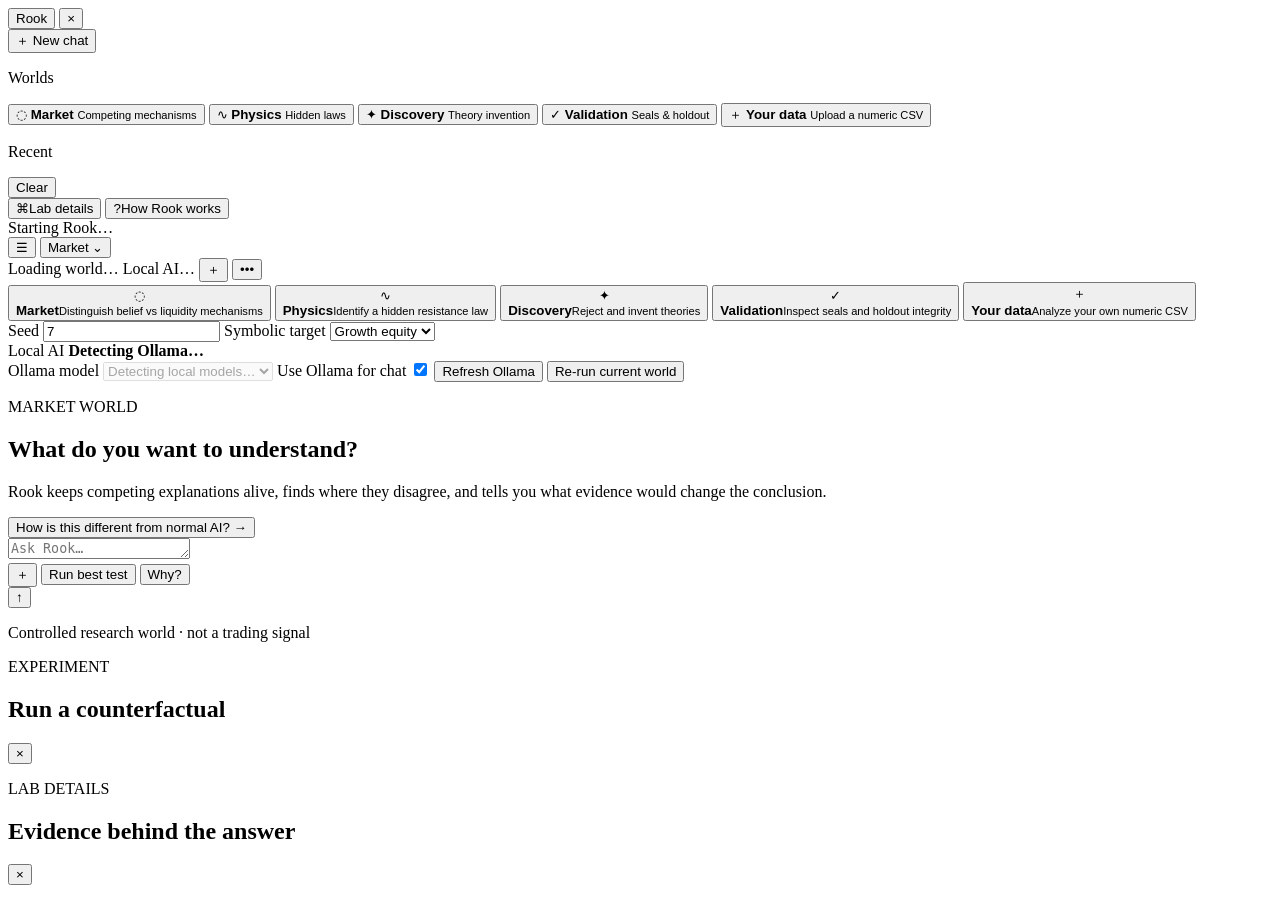
==== commit 91ff62b8: "Add Ollama controls to Rook settings" ====
--- a/src/worldmodel/static/index.html
+++ b/src/worldmodel/static/index.html
@@ -96,6 +96,7 @@
 
         <div class="topbar-actions">
           <span class="run-status" id="run-status">Loading world…</span>
+          <span class="ai-status-pill" id="ai-status-pill">Local AI…</span>
           <button class="icon-button" id="new-chat-top" aria-label="New chat">＋</button>
           <button class="icon-button" id="more-button" aria-label="Settings">•••</button>
         </div>
@@ -124,6 +125,23 @@
               <option value="volatility">Volatility</option>
             </select>
           </label>
+
+          <div class="settings-divider"></div>
+          <div class="ai-setting-head">
+            <span>Local AI</span>
+            <strong id="ollama-status-text">Detecting Ollama…</strong>
+          </div>
+          <label>
+            <span>Ollama model</span>
+            <select id="ollama-model" disabled>
+              <option value="">Detecting local models…</option>
+            </select>
+          </label>
+          <label class="toggle-row">
+            <span>Use Ollama for chat</span>
+            <input id="ollama-enabled" type="checkbox" checked />
+          </label>
+          <button class="settings-secondary" id="refresh-ollama" type="button">Refresh Ollama</button>
           <button id="rerun-analysis">Re-run current world</button>
         </div>
       </header>
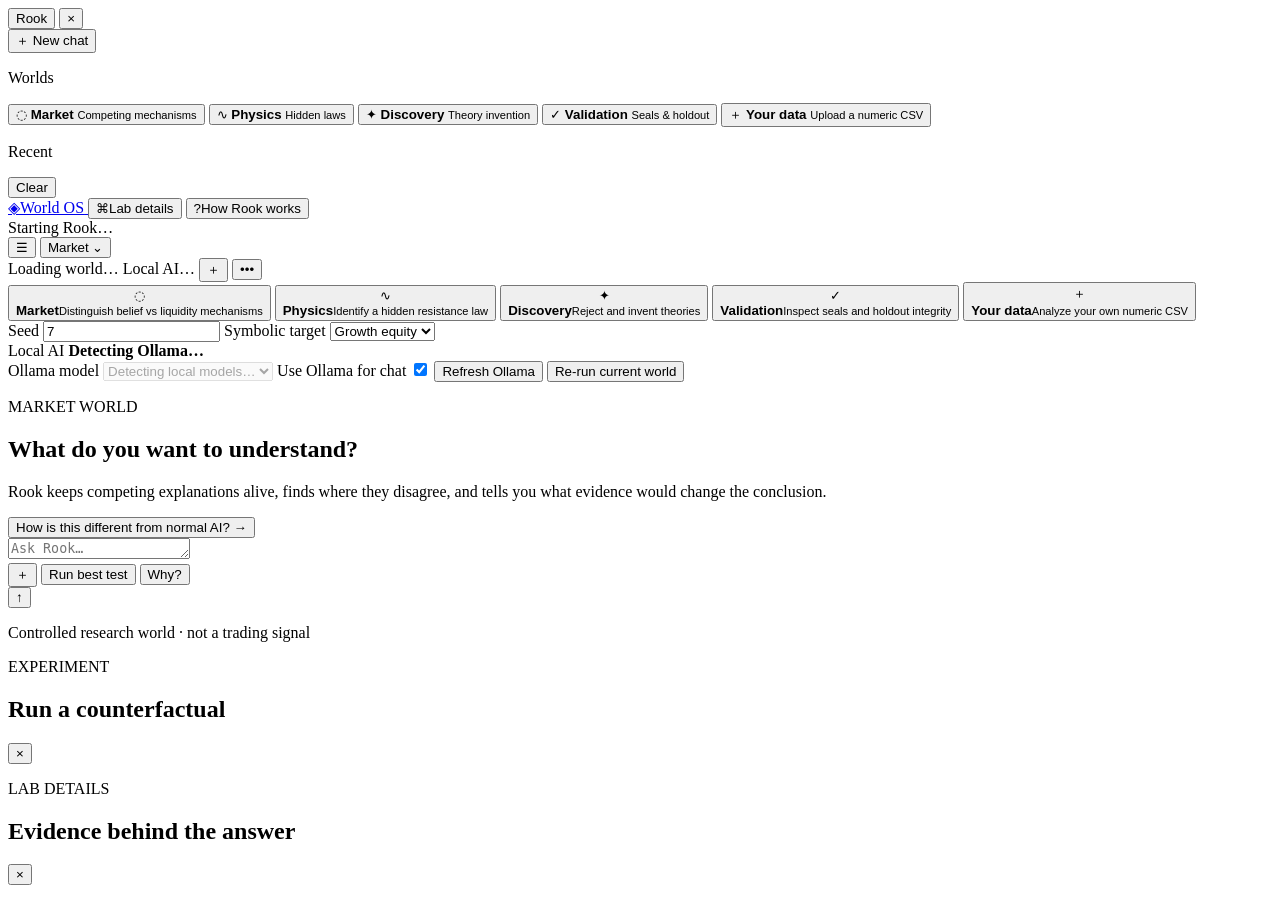
==== commit 88c7c8ea: "Link research shell to World OS" ====
--- a/src/worldmodel/static/index.html
+++ b/src/worldmodel/static/index.html
@@ -72,6 +72,9 @@
       </section>
 
       <div class="sidebar-bottom">
+        <a class="sidebar-action" href="/worlds">
+          <span>◈</span><span>World OS</span>
+        </a>
         <button class="sidebar-action" id="open-lab">
           <span>⌘</span><span>Lab details</span>
         </button>
